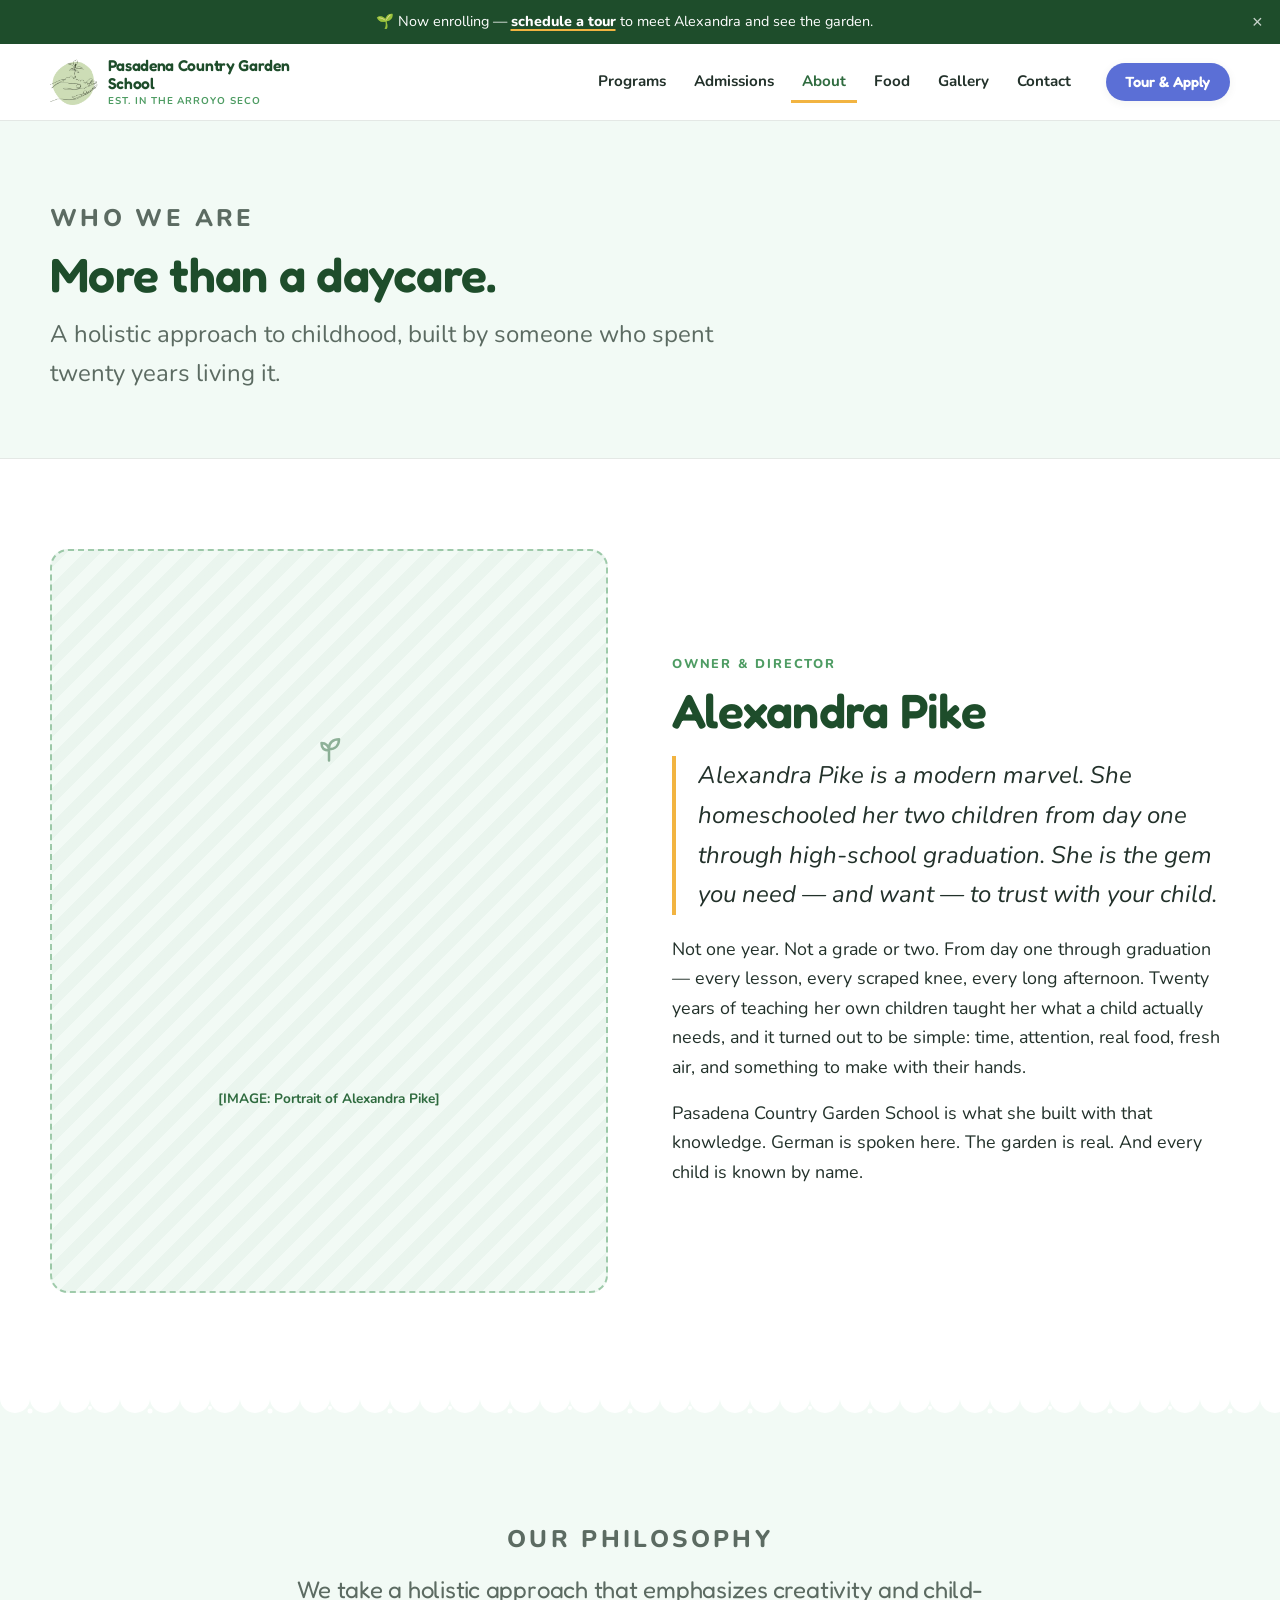
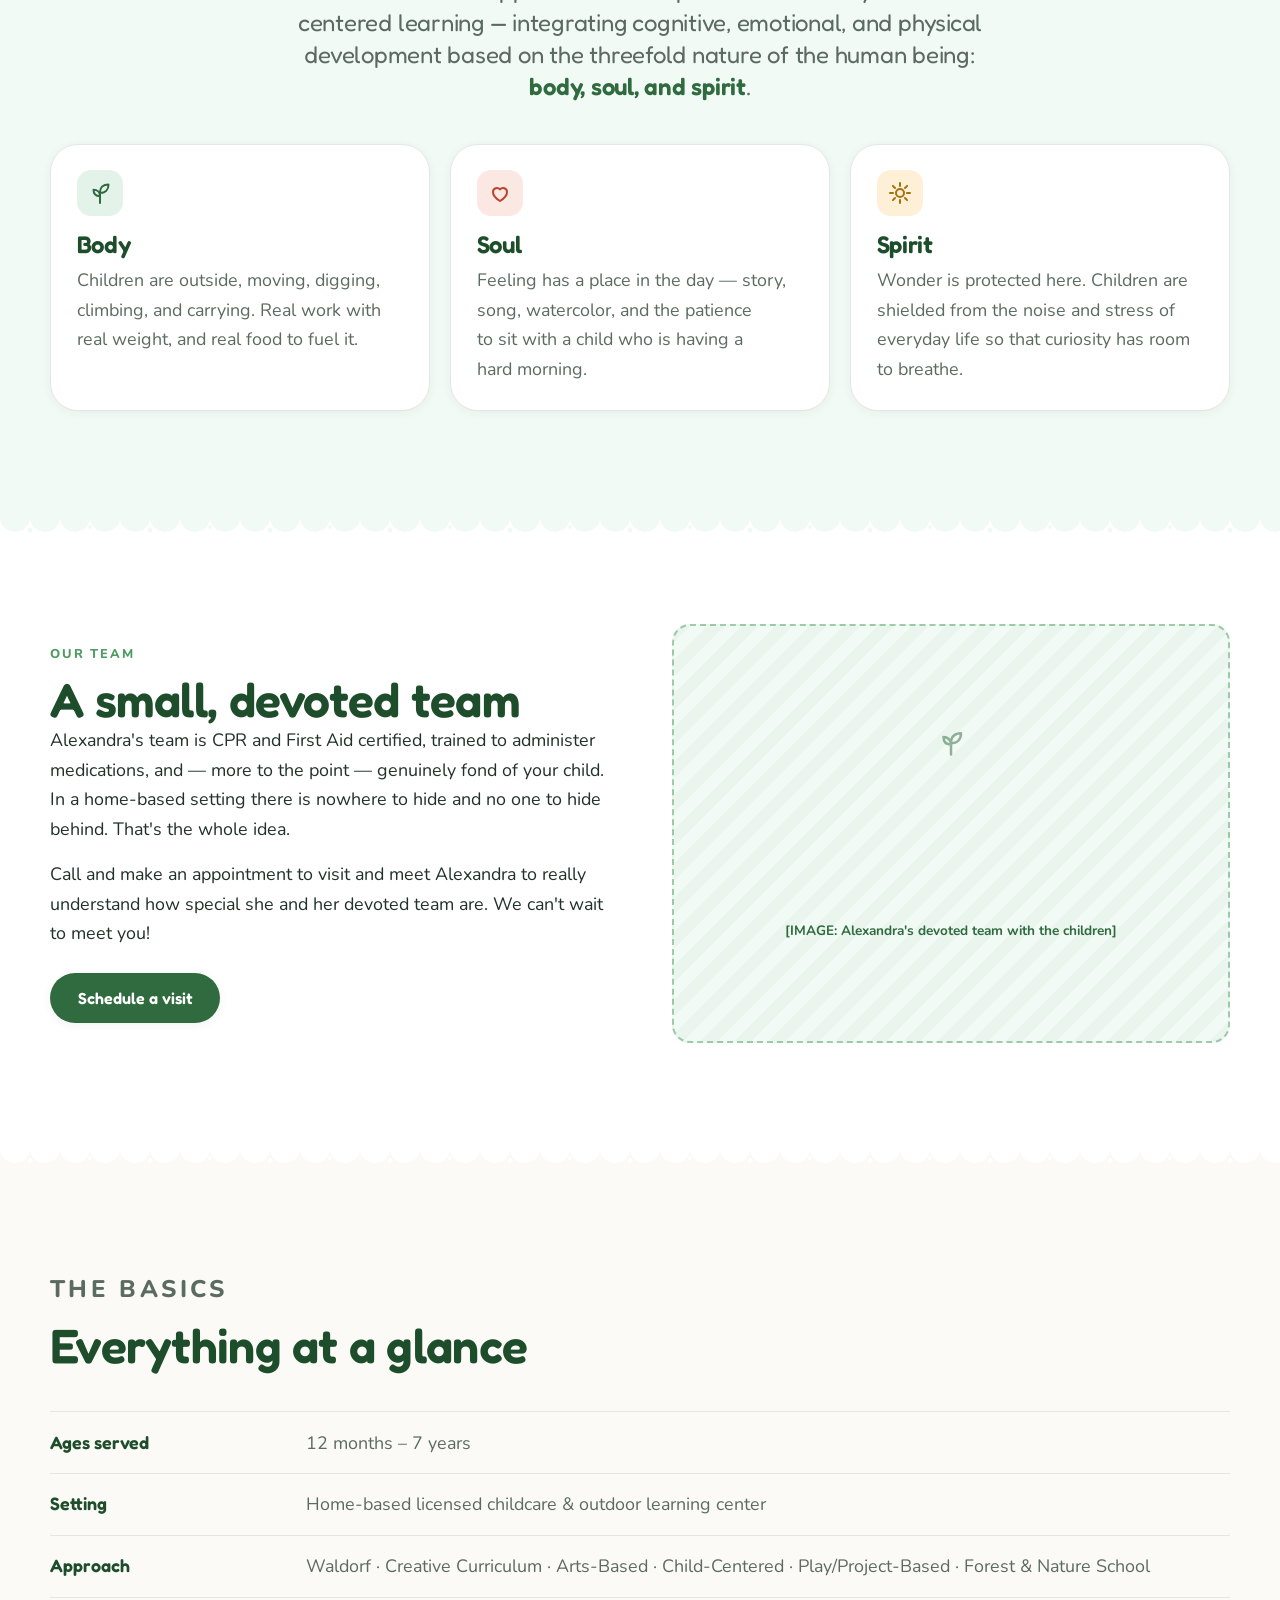
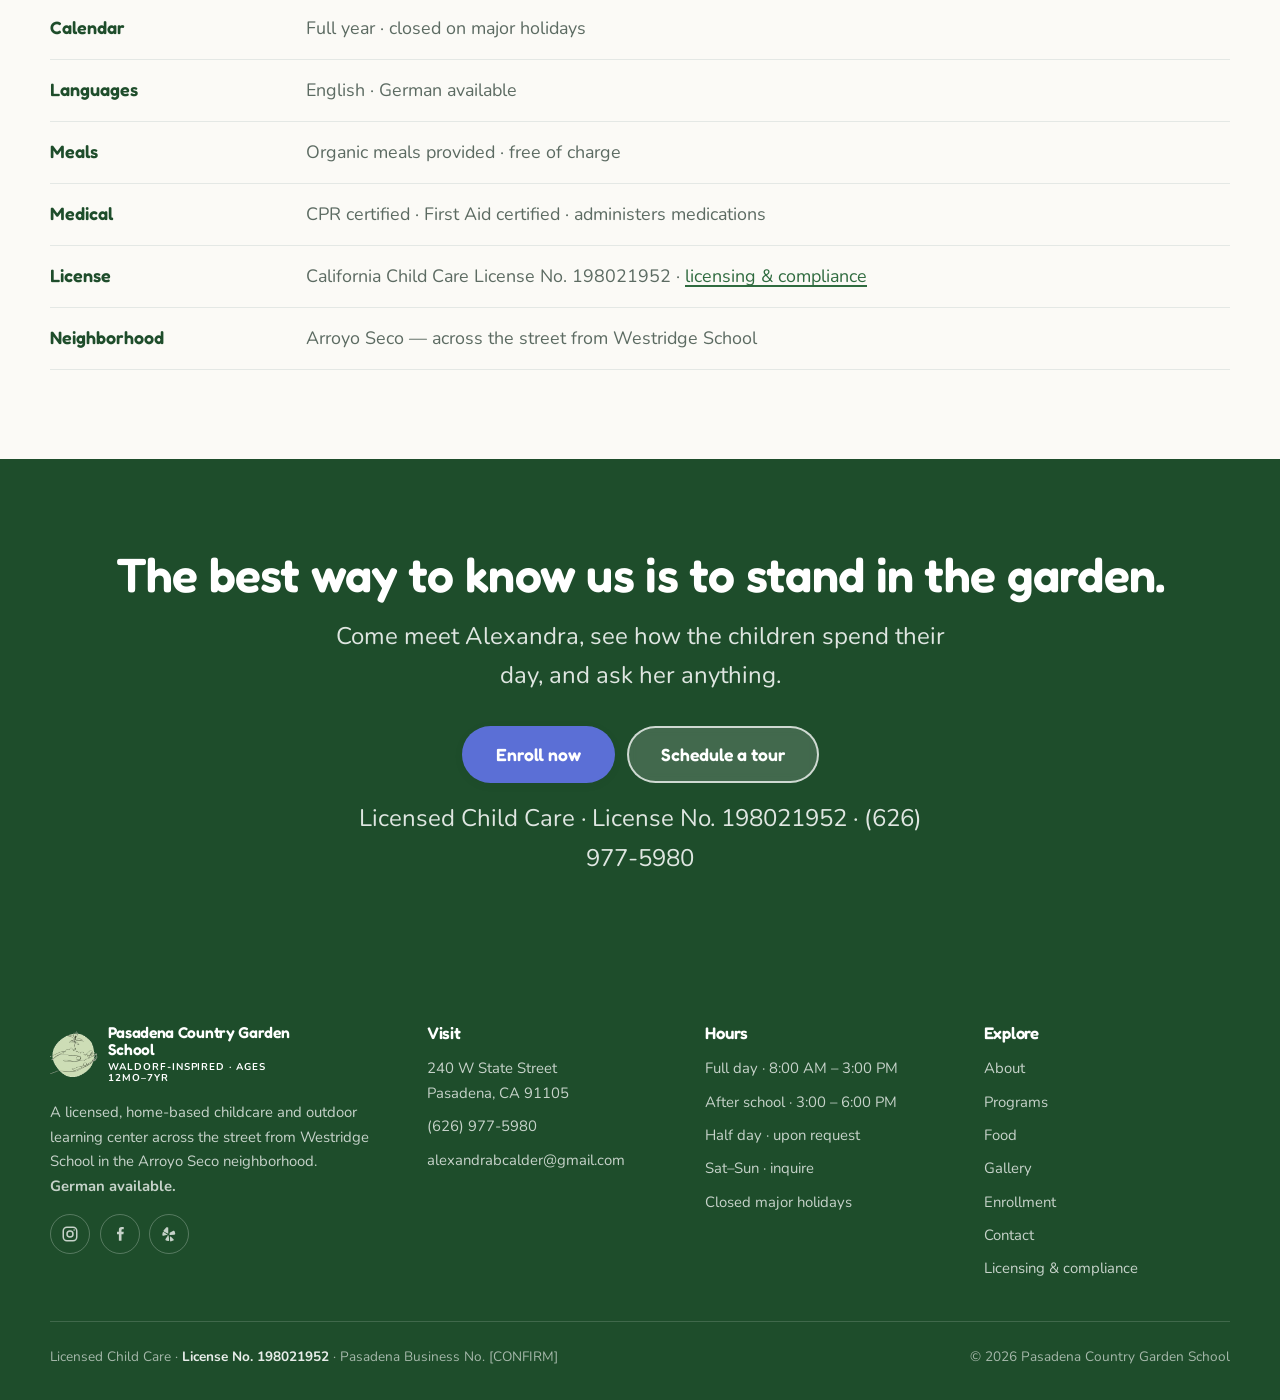
==== about.html @ 717cafc5 "Initial commit: Pasadena Country Garden School website (V3) Static multi-page site — no build step, " ====
<!DOCTYPE html>
<html lang="en">
<head>
<meta charset="utf-8">
<meta name="viewport" content="width=device-width, initial-scale=1">
<title>About Alexandra & Our Philosophy | Pasadena Country Garden School</title>
<meta name="description" content="Meet Alexandra Pike and learn the Waldorf-inspired philosophy behind Pasadena Country Garden School — holistic, child-centered learning for body, soul, and spirit.">
<link rel="canonical" href="https://pasadenacountrygardenschool.com/about.html">
<meta property="og:type" content="website">
<meta property="og:title" content="About Alexandra & Our Philosophy | Pasadena Country Garden School">
<meta property="og:description" content="Meet Alexandra Pike and learn the Waldorf-inspired philosophy behind Pasadena Country Garden School — holistic, child-centered learning for body, soul, and spirit.">
<meta property="og:image" content="https://pasadenacountrygardenschool.com/assets/img/og-card.jpg">
<meta name="theme-color" content="#2f6b3f">
<link rel="icon" href="assets/img/favicon-32.png" sizes="32x32">
<link rel="apple-touch-icon" href="assets/img/favicon-180.png">
<link rel="preconnect" href="https://fonts.googleapis.com">
<link rel="preconnect" href="https://fonts.gstatic.com" crossorigin>
<link href="https://fonts.googleapis.com/css2?family=Fredoka:wght@400;500;600&family=Nunito:ital,wght@0,400;0,700;0,800;1,400&display=swap" rel="stylesheet">
<link rel="stylesheet" href="assets/css/styles.css">
<!-- Scroll reveals are gated on this class, so content stays visible if JS never runs. -->
<script>document.documentElement.classList.add("js");</script>
</head>
<body>
<a class="skip-link" href="#main">Skip to content</a>

<!-- ═══ ANNOUNCEMENT BAR ═══════════════════════════════════════════════════
     EDIT ME: change the text below whenever you have news. When an Open House
     is scheduled, put the date here. Parents who dismiss it will see it again
     as soon as you change the wording.
     ════════════════════════════════════════════════════════════════════ -->
<div class="announce" data-announce>
  <div class="announce__inner">
    <p>🌱 Now enrolling — <a href="contact.html">schedule a tour</a><span class="u-sm-hide"> to meet Alexandra and see the garden</span>.</p>
    <button class="announce__close" data-announce-close aria-label="Dismiss announcement">&times;</button>
  </div>
</div>

<header class="header">
  <div class="wrap header__inner">
    <a class="logo" href="index.html" aria-label="Pasadena Country Garden School — home">
      <img class="logo__mark" src="assets/img/logo-mark.png" alt="" width="167" height="160">
      <span class="logo__text">Pasadena Country Garden School<span>Est. in the Arroyo Seco</span></span>
    </a>

    <button class="nav-toggle" data-nav-toggle aria-expanded="false" aria-controls="nav" aria-label="Open menu"><span></span></button>

    <nav class="nav" id="nav" data-nav aria-label="Main">
      <a href="programs.html">Programs</a>
      <a href="registration.html">Admissions</a>
      <a href="about.html" aria-current="page">About</a>
      <a href="food.html">Food</a>
      <a href="gallery.html">Gallery</a>
      <a href="contact.html">Contact</a>
      <a class="btn btn--primary btn--sm" href="https://schools.mybrightwheel.com/forms/53537db1-8987-4338-88eb-092476c12521/self-service" target="_blank" rel="noopener">Tour &amp; Apply</a>
    </nav>

    <a class="btn btn--primary btn--sm btn--nav" href="https://schools.mybrightwheel.com/forms/53537db1-8987-4338-88eb-092476c12521/self-service" target="_blank" rel="noopener">Tour &amp; Apply</a>
  </div>
</header>


<main id="main">

  <section class="pagehead">
    <div class="wrap">
      <p class="pagehead__eyebrow">Who we are</p>
      <h1>More than a daycare.</h1>
      <p>A holistic approach to childhood, built by someone who spent twenty years living it.</p>
    </div>
  </section>

  <section class="section">
    <div class="wrap">
      <div class="split">
        <div class="split__media" data-reveal>
          <!-- [IMAGE: Portrait of Alexandra Pike, 3:4] -->
          <div class="ph ph--3x4">[IMAGE: Portrait of Alexandra Pike]</div>
        </div>
        <div class="split__body" data-reveal>
          <p class="eyebrow">Owner &amp; Director</p>
          <h2>Alexandra Pike</h2>
          <blockquote class="pull" style="margin-top:1.25rem">Alexandra Pike is a modern marvel. She homeschooled her two children from day one through high-school graduation. She is the gem you need — and want — to trust with your child.</blockquote>
          <p style="margin-top:1.25rem">Not one year. Not a grade or two. From day one through graduation — every lesson, every scraped knee, every long afternoon. Twenty years of teaching her own children taught her what a child actually needs, and it turned out to be simple: time, attention, real food, fresh air, and something to make with their hands.</p>
          <p>Pasadena Country Garden School is what she built with that knowledge. German is spoken here. The garden is real. And every child is known by name.</p>
        </div>
      </div>
    </div>
  </section>

  <div class="gardenrow" style="--row-over: var(--white); --row-under: var(--green-050);" aria-hidden="true"></div>

  <section class="section section--tint">
    <div class="wrap">
      <div class="section__head section__head--center" data-reveal>
        <p class="eyebrow">Our philosophy</p>
        <p class="message">We take a holistic approach that emphasizes creativity and child-centered learning — integrating cognitive, emotional, and physical development based on the threefold nature of the human being: <strong>body, soul, and spirit</strong>.</p>
      </div>
      <div class="grid grid--3" data-reveal>
        <article class="card">
          <div class="card__icon"><svg viewBox="0 0 24 24" fill="none" stroke="currentColor" stroke-width="2" stroke-linecap="round" stroke-linejoin="round" aria-hidden="true"><path d="M12 22V11"/><path d="M12 11c0-4.4 3.2-7.5 8.5-7.5 0 5.3-3.2 8.5-8.5 8.5Z"/><path d="M12 15c0-3.6-2.6-6.2-6.5-6.2 0 4.1 2.6 6.4 6.5 6.4Z"/></svg></div>
          <h3>Body</h3>
          <p>Children are outside, moving, digging, climbing, and carrying. Real work with real weight, and real food to fuel it.</p>
        </article>
        <article class="card">
          <div class="card__icon card__icon--coral"><svg viewBox="0 0 24 24" fill="none" stroke="currentColor" stroke-width="2" stroke-linecap="round" stroke-linejoin="round" aria-hidden="true"><path d="M12 20s-7-4.2-7-9a4 4 0 0 1 7-2.6A4 4 0 0 1 19 11c0 4.8-7 9-7 9Z"/></svg></div>
          <h3>Soul</h3>
          <p>Feeling has a place in the day — story, song, watercolor, and the patience to sit with a child who is having a hard morning.</p>
        </article>
        <article class="card">
          <div class="card__icon card__icon--sun"><svg viewBox="0 0 24 24" fill="none" stroke="currentColor" stroke-width="2" stroke-linecap="round" stroke-linejoin="round" aria-hidden="true"><circle cx="12" cy="12" r="4"/><path d="M12 2v3M12 19v3M2 12h3M19 12h3M4.9 4.9 7 7M17 17l2.1 2.1M19.1 4.9 17 7M7 17l-2.1 2.1"/></svg></div>
          <h3>Spirit</h3>
          <p>Wonder is protected here. Children are shielded from the noise and stress of everyday life so that curiosity has room to breathe.</p>
        </article>
      </div>
    </div>
  </section>

  <div class="gardenrow" style="--row-over: var(--green-050); --row-under: var(--white);" aria-hidden="true"></div>

  <section class="section">
    <div class="wrap">
      <div class="split split--media-right">
        <div class="split__media" data-reveal>
          <!-- [IMAGE: The team with the children, or the garden classroom] -->
          <div class="ph ph--4x3">[IMAGE: Alexandra's devoted team with the children]</div>
        </div>
        <div class="split__body" data-reveal>
          <p class="eyebrow">Our team</p>
          <h2>A small, devoted team</h2>
          <p>Alexandra's team is CPR and First Aid certified, trained to administer medications, and — more to the point — genuinely fond of your child. In a home-based setting there is nowhere to hide and no one to hide behind. That's the whole idea.</p>
          <p>Call and make an appointment to visit and meet Alexandra to really understand how special she and her devoted team are. We can't wait to meet you!</p>
          <a class="btn btn--green" href="contact.html">Schedule a visit</a>
        </div>
      </div>
    </div>
  </section>

  <div class="gardenrow" style="--row-over: var(--white); --row-under: var(--cream);" aria-hidden="true"></div>

  <section class="section section--cream">
    <div class="wrap">
      <div class="section__head" data-reveal>
        <p class="eyebrow">The basics</p>
        <h2>Everything at a glance</h2>
      </div>
      <dl class="facts" data-reveal>
        <div class="facts__row"><dt>Ages served</dt><dd>12 months – 7 years</dd></div>
        <div class="facts__row"><dt>Setting</dt><dd>Home-based licensed childcare &amp; outdoor learning center</dd></div>
        <div class="facts__row"><dt>Approach</dt><dd>Waldorf · Creative Curriculum · Arts-Based · Child-Centered · Play/Project-Based · Forest &amp; Nature School</dd></div>
        <div class="facts__row"><dt>Calendar</dt><dd>Full year · closed on major holidays</dd></div>
        <div class="facts__row"><dt>Languages</dt><dd>English · German available</dd></div>
        <div class="facts__row"><dt>Meals</dt><dd>Organic meals provided · free of charge</dd></div>
        <div class="facts__row"><dt>Medical</dt><dd>CPR certified · First Aid certified · administers medications</dd></div>
        <div class="facts__row"><dt>License</dt><dd>California Child Care License No. 198021952 · <a href="licensing.html">licensing &amp; compliance</a></dd></div>
        <div class="facts__row"><dt>Neighborhood</dt><dd>Arroyo Seco — across the street from Westridge School</dd></div>
      </dl>
    </div>
  </section>

  <section class="ctaband">
    <div class="wrap">
      <h2>The best way to know us is to stand in the garden.</h2>
      <p>Come meet Alexandra, see how the children spend their day, and ask her anything.</p>
      <div class="ctaband__cta">
        <a class="btn btn--primary btn--lg" href="https://schools.mybrightwheel.com/forms/53537db1-8987-4338-88eb-092476c12521/self-service" target="_blank" rel="noopener">Enroll now</a>
        <a class="btn btn--ghost-light btn--lg" href="contact.html">Schedule a tour</a>
      </div>
      <p class="ctaband__note">Licensed Child Care · License No. 198021952 · (626) 977-5980</p>
    </div>
  </section>

</main>

<footer class="footer">
  <div class="wrap">
    <div class="footer__grid">
      <div>
        <div class="footer__logo">
          <img class="logo__mark" src="assets/img/logo-mark.png" alt="" width="167" height="160">
          <span class="logo__text">Pasadena Country Garden School<span>Waldorf-inspired · Ages 12mo–7yr</span></span>
        </div>
        <p>A licensed, home-based childcare and outdoor learning center across the street from Westridge School in the Arroyo Seco neighborhood. <strong>German available.</strong></p>
        <div class="footer__social">
          <!-- REPLACE href with the real profile URLs -->
          <a href="#" aria-label="Instagram"><svg viewBox="0 0 24 24" fill="none" stroke="currentColor" stroke-width="2" aria-hidden="true"><rect x="3" y="3" width="18" height="18" rx="5"/><circle cx="12" cy="12" r="4"/><circle cx="17.5" cy="6.5" r="1" fill="currentColor" stroke="none"/></svg></a>
          <a href="#" aria-label="Facebook"><svg viewBox="0 0 24 24" fill="currentColor" aria-hidden="true"><path d="M14 9V7c0-1 .3-1.5 1.5-1.5H17V2.5h-2.7C11.4 2.5 10.5 4 10.5 6.4V9H8v3.2h2.5V21H14v-8.8h2.6l.4-3.2H14Z"/></svg></a>
          <a href="#" aria-label="Yelp"><svg viewBox="0 0 24 24" fill="currentColor" aria-hidden="true"><path d="M11 3.5v8.2L5.4 8.9C4.6 8.5 4.5 7.6 5 7L8 3.5c.5-.6 1.4-.7 2.1-.4l.4.2c.3.1.5.2.5.2Zm2 6.9 4.8-2.6c.8-.4 1.6.1 1.8.9l.7 2.6c.2.8-.4 1.6-1.3 1.6l-5.4.3c-.9 0-1.4-1-.9-1.7l.3-1.1Zm-1.4 4.3.6 5.4c.1.9-.7 1.5-1.5 1.3l-2.6-.7c-.8-.2-1.2-1.2-.7-1.9l3-4.5c.5-.7 1.6-.5 1.7.4h-.5Zm2.9.9 3.5 3.3c.6.6.4 1.6-.4 1.9l-2.5 1c-.8.3-1.7-.3-1.7-1.2l-.2-4.3c0-.9 1-1.4 1.7-.9l-.4.2ZM9.6 12.9l-4.9 1.5c-.9.3-1.7-.5-1.6-1.4l.4-2.6c.1-.9 1.1-1.4 1.8-.9l4.5 3c.7.5.5 1.5-.2 1.4Z"/></svg></a>
        </div>
      </div>
      <div>
        <h3>Visit</h3>
        <ul>
          <li><a href="https://maps.google.com/?q=240+W+State+Street+Pasadena+CA+91105" target="_blank" rel="noopener">240 W State Street<br>Pasadena, CA 91105</a></li>
          <li><a href="tel:+16269775980">(626) 977-5980</a></li>
          <li><a href="mailto:alexandrabcalder@gmail.com">alexandrabcalder@gmail.com</a></li>
        </ul>
      </div>
      <div>
        <h3>Hours</h3>
        <ul>
          <li>Full day · 8:00 AM – 3:00 PM</li>
          <li>After school · 3:00 – 6:00 PM</li>
          <li>Half day · upon request</li>
          <li>Sat–Sun · inquire</li>
          <li>Closed major holidays</li>
        </ul>
      </div>
      <div>
        <h3>Explore</h3>
        <ul>
          <li><a href="about.html">About</a></li>
          <li><a href="programs.html">Programs</a></li>
          <li><a href="food.html">Food</a></li>
          <li><a href="gallery.html">Gallery</a></li>
          <li><a href="registration.html">Enrollment</a></li>
          <li><a href="contact.html">Contact</a></li>
          <li><a href="licensing.html">Licensing &amp; compliance</a></li>
        </ul>
      </div>
    </div>
    <div class="footer__license">
      <p>Licensed Child Care · <strong>License No. 198021952</strong> · Pasadena Business No. [CONFIRM]</p>
      <p>&copy; <span data-year>2026</span> Pasadena Country Garden School</p>
    </div>
  </div>
</footer>

<!-- Sticky mobile action bar -->
<div class="actionbar">
  <a class="btn btn--outline" href="tel:+16269775980">Call</a>
  <a class="btn btn--primary" href="https://schools.mybrightwheel.com/forms/53537db1-8987-4338-88eb-092476c12521/self-service" target="_blank" rel="noopener">Enroll now</a>
</div>


<!-- Sticky mobile action bar -->
<div class="actionbar">
  <a class="btn btn--outline" href="tel:+16269775980">Call</a>
  <a class="btn btn--primary" href="https://schools.mybrightwheel.com/forms/53537db1-8987-4338-88eb-092476c12521/self-service" target="_blank" rel="noopener">Enroll now</a>
</div>

<script src="assets/js/main.js" defer></script>
</body>
</html>
---- assets/css/styles.css ----
/* ==========================================================================
   Pasadena Country Garden School — styles.css
   Palette: garden green (brand) · periwinkle (primary CTA) · mint (enroll strip)
   Type:    Fredoka (display) · Nunito (body)
   ========================================================================== */

/* --- Tokens --------------------------------------------------------------- */
:root {
  /* Color */
  --green-900: #1e4d2b;
  --green-700: #2f6b3f;   /* brand */
  --green-500: #4e9c63;
  --green-100: #e4f3ea;   /* mint */
  --green-050: #f2faf5;

  --peri-700: #4557b8;
  --peri-600: #5b6fd6;    /* primary CTA */
  --peri-100: #eceffc;

  --sun: #f2b441;
  --coral: #e8735a;

  --ink: #22312a;
  --muted: #5c6b62;
  --line: #e4e8e5;
  --white: #ffffff;
  --cream: #fbfaf6;

  /* Type */
  --display: "Fredoka", "Baloo 2", system-ui, sans-serif;
  --body: "Nunito", system-ui, -apple-system, "Segoe UI", sans-serif;

  --step--1: clamp(0.83rem, 0.8rem + 0.15vw, 0.9rem);
  --step-0:  clamp(1rem, 0.96rem + 0.2vw, 1.12rem);
  --step-1:  clamp(1.2rem, 1.1rem + 0.5vw, 1.5rem);
  --step-2:  clamp(1.5rem, 1.3rem + 1vw, 2.1rem);
  --step-3:  clamp(1.9rem, 1.5rem + 2vw, 3rem);
  --step-4:  clamp(2.3rem, 1.6rem + 3.4vw, 4.4rem);

  /* Space & shape */
  --gap: 1.25rem;
  --pad-section: clamp(3.5rem, 7vw, 6rem);
  --wrap: 1180px;
  --r-sm: 10px;
  --r-md: 18px;
  --r-lg: 28px;
  --shadow-1: 0 2px 10px rgba(34, 49, 42, 0.06);
  --shadow-2: 0 12px 30px rgba(34, 49, 42, 0.1);

  --header-h: 76px;
}

/* --- Reset ---------------------------------------------------------------- */
*, *::before, *::after { box-sizing: border-box; }
* { margin: 0; }

html { scroll-behavior: smooth; scroll-padding-top: calc(var(--header-h) + 1rem); }

body {
  font-family: var(--body);
  font-size: var(--step-0);
  line-height: 1.65;
  color: var(--ink);
  background: var(--white);
  -webkit-font-smoothing: antialiased;
  /* room for the sticky mobile action bar */
  padding-bottom: env(safe-area-inset-bottom);
}

img, svg { display: block; max-width: 100%; }
a { color: var(--green-700); text-decoration-thickness: 2px; text-underline-offset: 3px; }
ul, ol { padding-left: 1.15rem; }
li + li { margin-top: 0.4rem; }

h1, h2, h3, h4 {
  font-family: var(--display);
  font-weight: 600;
  line-height: 1.08;
  letter-spacing: -0.015em;
  color: var(--green-900);
  text-wrap: balance;
}
h1 { font-size: var(--step-4); }
h2 { font-size: var(--step-3); }
h3 { font-size: var(--step-1); }
p { text-wrap: pretty; }

:focus-visible {
  outline: 3px solid var(--peri-600);
  outline-offset: 3px;
  border-radius: 4px;
}

.skip-link {
  position: absolute;
  left: 1rem;
  top: -100px;
  z-index: 200;
  background: var(--peri-600);
  color: #fff;
  padding: 0.7rem 1.1rem;
  border-radius: 0 0 var(--r-sm) var(--r-sm);
  font-weight: 700;
  transition: top 0.15s;
}
.skip-link:focus { top: 0; }

.wrap { width: min(100% - 2.5rem, var(--wrap)); margin-inline: auto; }
.sr-only {
  position: absolute; width: 1px; height: 1px; overflow: hidden;
  clip: rect(0 0 0 0); clip-path: inset(50%); white-space: nowrap;
}
/* Trims the tail off announcement copy on phones, where the announce bar and
   the enrolling strip otherwise burn ~135px saying "now enrolling" twice. */
@media (max-width: 560px) { .u-sm-hide { display: none; } }

/* --- Buttons -------------------------------------------------------------- */
.btn {
  display: inline-flex;
  align-items: center;
  justify-content: center;
  gap: 0.5rem;
  font-family: var(--display);
  font-weight: 600;
  font-size: 1rem;
  line-height: 1;
  padding: 0.95rem 1.6rem;
  border: 2px solid transparent;
  border-radius: 999px;
  text-decoration: none;
  cursor: pointer;
  transition: transform 0.15s ease, background-color 0.15s ease, box-shadow 0.15s ease;
}
.btn:hover { transform: translateY(-2px); }

.btn--primary { background: var(--peri-600); color: #fff; box-shadow: var(--shadow-1); }
.btn--primary:hover { background: var(--peri-700); box-shadow: var(--shadow-2); }

.btn--green { background: var(--green-700); color: #fff; box-shadow: var(--shadow-1); }
.btn--green:hover { background: var(--green-900); box-shadow: var(--shadow-2); }

.btn--outline { background: transparent; color: var(--green-900); border-color: var(--green-700); }
.btn--outline:hover { background: var(--green-050); }

.btn--ghost-light { background: rgba(255, 255, 255, 0.16); color: #fff; border-color: rgba(255, 255, 255, 0.75); backdrop-filter: blur(4px); }
.btn--ghost-light:hover { background: rgba(255, 255, 255, 0.28); }

.btn--sm { padding: 0.6rem 1.1rem; font-size: 0.92rem; }
.btn--lg { padding: 1.1rem 2rem; font-size: 1.1rem; }

/* --- Announcement bar (editable, dismissible) ----------------------------- */
.announce {
  background: var(--green-900);
  color: #fff;
  font-size: var(--step--1);
}
.announce[hidden] { display: none; }
.announce__inner {
  display: flex;
  align-items: center;
  justify-content: center;
  gap: 0.85rem;
  padding: 0.6rem 3rem 0.6rem 1rem;
  position: relative;
  text-align: center;
  min-height: 44px;
}
.announce p { margin: 0; }
.announce a { color: #fff; font-weight: 800; text-decoration-color: var(--sun); }
.announce a:hover { color: var(--sun); }
.announce__close {
  position: absolute;
  right: 0.35rem;
  top: 50%;
  transform: translateY(-50%);
  width: 34px; height: 34px;
  display: grid; place-items: center;
  background: none; border: 0; color: #fff;
  font-size: 1.15rem; line-height: 1; cursor: pointer;
  border-radius: 50%; opacity: 0.75;
}
.announce__close:hover { opacity: 1; background: rgba(255, 255, 255, 0.14); }

/* --- Header --------------------------------------------------------------- */
.header {
  position: sticky;
  top: 0;
  z-index: 100;
  background: rgba(255, 255, 255, 0.96);
  backdrop-filter: blur(10px);
  border-bottom: 1px solid var(--line);
}
.header__inner {
  display: flex;
  align-items: center;
  gap: 1rem;
  min-height: var(--header-h);
}
.logo {
  display: flex;
  align-items: center;
  gap: 0.6rem;
  text-decoration: none;
  margin-right: auto;
  flex-shrink: 0;
}
/* The real logo emblem (hand + seedling on a sage disc). It's slightly wider
   than tall, so height drives the size and width follows the art. */
.logo__mark { height: 46px; width: auto; flex-shrink: 0; }
.logo__text {
  font-family: var(--display);
  font-weight: 600;
  font-size: 0.98rem;
  line-height: 1.12;
  color: var(--green-900);
  letter-spacing: -0.02em;
  max-width: 21ch; /* two tidy lines, never four */
}
.logo__text span { display: block; font-size: 0.62rem; font-weight: 700; letter-spacing: 0.1em; text-transform: uppercase; color: var(--green-500); font-family: var(--body); margin-top: 3px; }
@media (max-width: 420px) {
  .logo__mark { height: 36px; }
  .logo__text { font-size: 0.86rem; max-width: 15ch; }
  .logo__text span { display: none; }
}

.nav { display: flex; align-items: center; gap: 0.35rem; }
/* The nav carries its own Tour & Apply for the mobile drawer; on desktop the
   header's standalone button is the one that shows. Exactly one, always. */
.nav > .btn { display: none; }
/* :not(.btn) throughout — the nav's Tour & Apply is a button, not a nav link,
   and these rules would otherwise out-specify .btn and flatten it. */
.nav a:not(.btn) {
  font-weight: 700;
  font-size: 0.95rem;
  color: var(--ink);
  text-decoration: none;
  padding: 0.5rem 0.7rem;
  border-radius: var(--r-sm);
}
.nav a:not(.btn):hover { background: var(--green-050); color: var(--green-900); }
.nav a:not(.btn)[aria-current="page"] { color: var(--green-700); box-shadow: inset 0 -3px 0 var(--sun); border-radius: 0; }

.header .btn { margin-left: 0.5rem; }

.nav-toggle {
  display: none;
  width: 44px; height: 44px;
  background: none;
  border: 2px solid var(--line);
  border-radius: var(--r-sm);
  cursor: pointer;
  padding: 0;
  place-items: center;
}
.nav-toggle span, .nav-toggle span::before, .nav-toggle span::after {
  content: "";
  display: block;
  width: 20px; height: 2.5px;
  background: var(--green-900);
  border-radius: 2px;
  transition: transform 0.2s ease, opacity 0.2s ease;
}
.nav-toggle span::before { transform: translateY(-6px); }
.nav-toggle span::after { transform: translateY(6px); }
.nav-toggle[aria-expanded="true"] span { background: transparent; }
.nav-toggle[aria-expanded="true"] span::before { transform: rotate(45deg); }
.nav-toggle[aria-expanded="true"] span::after { transform: rotate(-45deg); }

@media (max-width: 940px) {
  .nav-toggle { display: grid; }
  /* Anchored to the header, not the viewport: .header sets backdrop-filter,
     which makes it the containing block for fixed children — so the drawer is
     positioned absolutely and simply hangs off the header's bottom edge. */
  .nav {
    position: absolute;
    top: 100%;
    left: 0;
    right: 0;
    max-height: calc(100vh - var(--header-h));
    max-height: calc(100dvh - var(--header-h));
    flex-direction: column;
    align-items: stretch;
    gap: 0;
    background: #fff;
    border-top: 1px solid var(--line);
    box-shadow: var(--shadow-2);
    padding: 1rem 1.25rem 2rem;
    overflow-y: auto;
    /* Drops down in place rather than sliding in from the right: a drawer
       parked at translateX(100%) still counts toward scrollable overflow and
       makes the whole page scroll sideways on a phone. */
    visibility: hidden;
    opacity: 0;
    transform: translateY(-10px);
    transition: opacity 0.22s ease, transform 0.22s ease, visibility 0.22s;
  }
  .nav[data-open="true"] { visibility: visible; opacity: 1; transform: translateY(0); }
  .nav a:not(.btn) { padding: 0.9rem 0.5rem; font-size: 1.05rem; border-bottom: 1px solid var(--line); border-radius: 0; }
  .nav a:not(.btn)[aria-current="page"] { box-shadow: none; color: var(--green-700); }
  .nav > .btn { display: inline-flex; margin: 1.25rem 0 0; border-bottom: 0; }
  .header__inner > .btn--nav { display: none; }
}

/* --- Mint "now enrolling" strip ------------------------------------------- */
.strip {
  background: var(--green-100);
  color: var(--green-900);
  text-align: center;
  padding: 0.85rem 1rem;
  font-weight: 700;
  font-size: var(--step--1);
}
.strip a { color: var(--green-900); text-decoration-color: var(--green-500); }
.strip a:hover { color: var(--green-700); }

/* --- Hero (split: message left, photo right) ------------------------------
   A portrait photo can't carry a full-bleed band — cropping it to a wide strip
   throws away the composition. So the hero gives it a column of its own and
   shows it whole. Light ground, dark type: the photo supplies the colour.    */
.hero {
  position: relative;
  background: var(--green-050);
  overflow: hidden;
}
.hero__inner {
  display: grid;
  grid-template-columns: 1.2fr 0.8fr;
  gap: clamp(2rem, 4vw, 3.5rem);
  align-items: center;
  padding-block: clamp(2.5rem, 5vw, 4.5rem);
}
.hero__body { max-width: 34rem; }
/* Slightly under --step-4: at full size the headline broke to four ragged
   lines in this narrower column. */
.hero h1 { color: var(--green-900); font-size: clamp(2rem, 1.4rem + 2.5vw, 3.4rem); }
.hero__sub {
  font-size: var(--step-1);
  margin-top: 1rem;
  color: var(--muted);
  max-width: 34rem;
}

/* The photo is 480px on its long edge — all we have. Capping the frame near
   that width keeps it at roughly 1:1 instead of visibly upscaling it. */
.hero__figure {
  justify-self: center;
  width: 100%;
  max-width: 430px;
}
.hero__figure img {
  width: 100%;
  height: auto;
  border-radius: var(--r-lg);
  box-shadow: var(--shadow-2);
  background: var(--green-100);
}
.hero__figcaption {
  margin-top: 0.75rem;
  font-size: 0.82rem;
  color: var(--muted);
  text-align: center;
}

@media (max-width: 860px) {
  /* Photo first — children at the top of the page is the brief's whole point —
     but capped so both CTAs still clear the fold on a phone. */
  .hero__inner { grid-template-columns: 1fr; gap: 1.5rem; }
  .hero__figure { order: -1; max-width: min(280px, 68vw); }
  .hero__body { max-width: none; }
}
.hero__cta { display: flex; flex-wrap: wrap; gap: 0.75rem; margin-top: 1.75rem; }
.hero__eyebrow {
  display: inline-flex;
  align-items: center;
  gap: 0.5rem;
  background: var(--sun);
  color: #4a3308;
  font-family: var(--display);
  font-weight: 600;
  font-size: 0.85rem;
  padding: 0.4rem 0.9rem;
  border-radius: 999px;
  margin-bottom: 1rem;
}

/* On a phone both CTAs must still land above the fold — that's the whole job
   of this hero. Tighten the type and let the two buttons sit side by side. */
@media (max-width: 560px) {
  .hero__inner { padding-block: 1.75rem 2rem; }
  .hero h1 { font-size: clamp(1.9rem, 8vw, 2.4rem); }
  .hero__sub { font-size: 1rem; margin-top: 0.7rem; line-height: 1.5; }
  .hero__eyebrow { font-size: 0.76rem; margin-bottom: 0.75rem; }
  .hero__cta { margin-top: 1.2rem; gap: 0.6rem; }
  .hero__cta .btn { flex: 1 1 auto; padding: 0.9rem 1rem; font-size: 1rem; }
  /* Sized so the photo leads AND both CTAs still clear an 844px fold. */
  .hero__figure { max-width: min(200px, 54vw); }
  .hero__inner { gap: 1.25rem; }
}

/* Page hero (interior pages) */
.pagehead {
  background: var(--green-050);
  border-bottom: 1px solid var(--line);
  padding-block: clamp(2.5rem, 5vw, 4rem);
}
.pagehead__eyebrow {
  font-family: var(--body);
  font-weight: 800;
  font-size: 0.8rem;
  letter-spacing: 0.14em;
  text-transform: uppercase;
  color: var(--green-500);
  margin-bottom: 0.6rem;
}
.pagehead h1 { font-size: var(--step-3); }
.pagehead p { margin-top: 0.9rem; max-width: 46rem; font-size: var(--step-1); color: var(--muted); }

/* --- Sections ------------------------------------------------------------- */
.section { padding-block: var(--pad-section); }
.section--tint { background: var(--green-050); }
.section--cream { background: var(--cream); }
.section--green { background: var(--green-900); color: rgba(255, 255, 255, 0.9); }
.section--green h2, .section--green h3 { color: #fff; }

.section__head { max-width: 44rem; margin-bottom: 2.5rem; }
.section__head--center { margin-inline: auto; text-align: center; }
.section__head p { margin-top: 0.9rem; font-size: var(--step-1); color: var(--muted); }
.section--green .section__head p { color: rgba(255, 255, 255, 0.82); }

.eyebrow {
  font-weight: 800;
  font-size: 0.8rem;
  letter-spacing: 0.14em;
  text-transform: uppercase;
  color: var(--green-500);
  margin-bottom: 0.6rem;
}

/* --- Signature: hand-drawn garden-row divider ----------------------------- */
/* A scalloped soil edge with seeds dropping into the section below — the
   handcrafted Waldorf touch that separates major bands. The shape is a
   *tiled* mask (never stretched, so the seeds stay round at any width).
   Set the two colors per instance:
     --row-over  = background of the section ABOVE
     --row-under = background of the section BELOW
   Decorative only; always mark it aria-hidden.                              */
.gardenrow {
  position: relative;
  width: 100%;
  height: 34px;
  background: var(--row-under, var(--white));
  --row-tile: url("data:image/svg+xml,%3Csvg xmlns='http://www.w3.org/2000/svg' viewBox='0 0 120 34'%3E%3Cpath d='M0 0H120V16a15 15 0 0 1-30 0 15 15 0 0 1-30 0 15 15 0 0 1-30 0 15 15 0 0 1-30 0Z'/%3E%3Ccircle cx='30' cy='29' r='2.5'/%3E%3Ccircle cx='90' cy='26' r='2'/%3E%3C/svg%3E");
}
.gardenrow::before {
  content: "";
  position: absolute;
  inset: 0;
  background: var(--row-over, var(--green-050));
  -webkit-mask: var(--row-tile) repeat-x top left / 120px 34px;
  mask: var(--row-tile) repeat-x top left / 120px 34px;
}

/* --- Image placeholders (swap for <img> when photos arrive) ---------------- */
.ph {
  position: relative;
  display: grid;
  place-items: center;
  text-align: center;
  padding: 1.5rem;
  background:
    repeating-linear-gradient(135deg, rgba(78, 156, 99, 0.05) 0 12px, transparent 12px 24px),
    var(--green-050);
  border: 2px dashed rgba(78, 156, 99, 0.5);
  border-radius: var(--r-md);
  color: var(--green-700);
  font-size: 0.85rem;
  font-weight: 700;
  line-height: 1.4;
  overflow: hidden;
}
.ph::before {
  content: "";
  width: 30px; height: 30px;
  margin-bottom: 0.6rem;
  background: currentColor;
  opacity: 0.5;
  -webkit-mask: var(--leaf) center / contain no-repeat;
  mask: var(--leaf) center / contain no-repeat;
}
.ph--hero {
  height: 100%;
  border: 0;
  border-radius: 0;
  background: linear-gradient(160deg, var(--green-700), var(--green-900));
  color: rgba(255, 255, 255, 0.8);
}
.ph--hero::before { opacity: 0.35; }
/* Real photos, once they replace a .ph placeholder. Same rounding and shadow
   the placeholders had, so swapping one for the other changes nothing else.
   Keep the img's width/height attributes — they reserve the space and stop
   the page jumping as photos load. */
.photo {
  display: block;
  width: 100%;
  height: auto;
  border-radius: var(--r-md);
  box-shadow: var(--shadow-1);
  background: var(--green-050);
}

.ph--4x3 { aspect-ratio: 4 / 3; }
.ph--1x1 { aspect-ratio: 1 / 1; }
.ph--3x4 { aspect-ratio: 3 / 4; }
.ph--16x9 { aspect-ratio: 16 / 9; }

:root {
  --leaf: url("data:image/svg+xml,%3Csvg xmlns='http://www.w3.org/2000/svg' viewBox='0 0 24 24'%3E%3Cpath d='M12 22V12M12 12c0-4 3-7 8-7 0 5-3 8-8 8Zm0 2c0-3.5-2.5-6-6-6 0 4 2.5 6 6 6Z' fill='none' stroke='%23000' stroke-width='2' stroke-linecap='round' stroke-linejoin='round'/%3E%3C/svg%3E");
}

/* --- Cards & grids -------------------------------------------------------- */
.grid { display: grid; gap: var(--gap); }
.grid--2 { grid-template-columns: repeat(auto-fit, minmax(280px, 1fr)); }
.grid--3 { grid-template-columns: repeat(auto-fit, minmax(260px, 1fr)); }
.grid--4 { grid-template-columns: repeat(auto-fit, minmax(210px, 1fr)); }

.card {
  background: #fff;
  border: 1px solid var(--line);
  border-radius: var(--r-lg);
  padding: 1.6rem;
  box-shadow: var(--shadow-1);
  transition: transform 0.2s ease, box-shadow 0.2s ease;
}
.card--lift:hover { transform: translateY(-4px); box-shadow: var(--shadow-2); }
.card h3 { margin-bottom: 0.5rem; }
.card p { color: var(--muted); }
.card__icon {
  width: 46px; height: 46px;
  display: grid; place-items: center;
  border-radius: 14px;
  background: var(--green-100);
  color: var(--green-700);
  margin-bottom: 1rem;
}
.card__icon svg { width: 24px; height: 24px; }
.card__icon--sun { background: #fdf0d6; color: #a3720c; }
.card__icon--coral { background: #fce8e3; color: #b8452c; }
.card__icon--peri { background: var(--peri-100); color: var(--peri-700); }

.card--photo { padding: 0; overflow: hidden; }
.card--photo .ph { border: 0; border-radius: 0; }
.card--photo__body { padding: 1.4rem 1.5rem 1.6rem; }

/* Split media + text */
.split {
  display: grid;
  gap: clamp(2rem, 5vw, 4rem);
  align-items: center;
  grid-template-columns: repeat(auto-fit, minmax(300px, 1fr));
}
.split--media-right .split__media { order: 2; }
@media (max-width: 700px) { .split--media-right .split__media { order: 0; } }
.split__body p + p { margin-top: 1rem; }
.split__body > .btn { margin-top: 1.5rem; }

/* Quote / message block */
.message {
  font-family: var(--display);
  font-weight: 400;
  font-size: var(--step-2);
  line-height: 1.35;
  color: var(--green-900);
  letter-spacing: -0.01em;
}
.message strong { font-weight: 600; color: var(--green-700); }

blockquote.pull {
  border-left: 4px solid var(--sun);
  padding-left: 1.4rem;
  font-size: var(--step-1);
  font-style: italic;
  color: var(--ink);
}

/* Trust badges */
.trust { display: flex; flex-wrap: wrap; gap: 0.6rem; }
.badge {
  display: inline-flex;
  align-items: center;
  gap: 0.45rem;
  background: #fff;
  border: 1px solid var(--line);
  border-radius: 999px;
  padding: 0.5rem 1rem;
  font-weight: 700;
  font-size: 0.88rem;
  color: var(--green-900);
  box-shadow: var(--shadow-1);
}
.badge svg { width: 17px; height: 17px; color: var(--green-500); flex-shrink: 0; }

/* Facts list (definition rows) */
.facts { display: grid; gap: 0; }
.facts__row {
  display: grid;
  grid-template-columns: minmax(9rem, 15rem) 1fr;
  gap: 1rem;
  padding: 0.95rem 0;
  border-bottom: 1px solid var(--line);
  align-items: baseline;
}
.facts__row:first-child { border-top: 1px solid var(--line); }
.facts dt { font-family: var(--display); font-weight: 600; color: var(--green-900); }
.facts dd { margin: 0; color: var(--muted); }
@media (max-width: 560px) { .facts__row { grid-template-columns: 1fr; gap: 0.15rem; } }

/* Steps (real sequence — numbering earns its place here) */
.steps { counter-reset: step; display: grid; gap: 1rem; }
.step {
  counter-increment: step;
  display: grid;
  grid-template-columns: 56px 1fr;
  gap: 1.25rem;
  align-items: start;
  background: #fff;
  border: 1px solid var(--line);
  border-radius: var(--r-lg);
  padding: 1.5rem;
  box-shadow: var(--shadow-1);
}
.step::before {
  content: counter(step);
  display: grid;
  place-items: center;
  width: 56px; height: 56px;
  border-radius: 50%;
  background: var(--green-100);
  color: var(--green-700);
  font-family: var(--display);
  font-weight: 600;
  font-size: 1.5rem;
}
.step h3 { margin-bottom: 0.35rem; }
.step p { color: var(--muted); }
.step .btn { margin-top: 1rem; }

/* Reviews */
.review {
  background: #fff;
  border: 1px solid var(--line);
  border-radius: var(--r-lg);
  padding: 1.75rem;
  box-shadow: var(--shadow-1);
  display: flex;
  flex-direction: column;
  gap: 0.9rem;
}
.review__stars { color: var(--sun); letter-spacing: 2px; font-size: 1.05rem; }
.review p { font-size: 1.02rem; }
.review cite { font-style: normal; font-weight: 800; color: var(--green-900); font-size: 0.9rem; margin-top: auto; }

/* CTA band */
.ctaband { background: var(--green-900); color: #fff; text-align: center; padding-block: var(--pad-section); }
.ctaband h2 { color: #fff; }
.ctaband p { margin: 1rem auto 0; max-width: 40rem; color: rgba(255, 255, 255, 0.86); font-size: var(--step-1); }
.ctaband__cta { display: flex; flex-wrap: wrap; gap: 0.75rem; justify-content: center; margin-top: 1.9rem; }
.ctaband__note { margin-top: 1.5rem; font-size: var(--step--1); color: rgba(255, 255, 255, 0.65); }

/* Gallery */
.gallery { display: grid; grid-template-columns: repeat(auto-fill, minmax(230px, 1fr)); gap: 0.9rem; }
.gallery__item {
  border: 0;
  padding: 0;
  background: none;
  border-radius: var(--r-md);
  overflow: hidden;
  cursor: pointer;
  transition: transform 0.2s ease, box-shadow 0.2s ease;
}
.gallery__item:hover { transform: translateY(-3px); box-shadow: var(--shadow-2); }
.gallery__item .ph { border-radius: var(--r-md); }
.gallery__item:nth-child(4n + 1) .ph { aspect-ratio: 4 / 5; }

/* Lightbox */
/* A closed <dialog> must stay display:none — that's the UA rule, and styling
   the bare .lightbox selector would override it and paint the overlay over
   the page. Only the [open] state gets a display value. */
.lightbox {
  position: fixed;
  inset: 0;
  z-index: 200;
  place-items: center;
  padding: 1.5rem;
  max-width: 100%;
  max-height: 100%;
  width: 100%;
  height: 100%;
  background: rgba(20, 45, 28, 0.9);
  backdrop-filter: blur(6px);
  border: 0;
}
.lightbox::backdrop { background: rgba(20, 45, 28, 0.9); }
.lightbox[open] { display: grid; }
.lightbox__body { max-width: min(900px, 92vw); width: 100%; }
.lightbox__body .ph { aspect-ratio: 4 / 3; background: rgba(255, 255, 255, 0.06); color: #fff; border-color: rgba(255, 255, 255, 0.4); }
.lightbox__caption { color: #fff; text-align: center; margin-top: 1rem; font-weight: 700; }
.lightbox__close {
  position: absolute;
  top: 1rem; right: 1rem;
  width: 46px; height: 46px;
  border-radius: 50%;
  border: 2px solid rgba(255, 255, 255, 0.5);
  background: rgba(255, 255, 255, 0.1);
  color: #fff;
  font-size: 1.4rem;
  cursor: pointer;
}
.lightbox__close:hover { background: rgba(255, 255, 255, 0.24); }

/* Forms */
.form { display: grid; gap: 1.1rem; }
.field { display: grid; gap: 0.4rem; }
.field label { font-weight: 800; font-size: 0.92rem; color: var(--green-900); }
.field input, .field select, .field textarea {
  font: inherit;
  font-size: 1rem;
  padding: 0.8rem 1rem;
  border: 2px solid var(--line);
  border-radius: var(--r-sm);
  background: #fff;
  color: var(--ink);
  width: 100%;
}
.field input:focus, .field select:focus, .field textarea:focus { border-color: var(--peri-600); outline: none; }
.field textarea { min-height: 130px; resize: vertical; }
.field__hint { font-size: 0.82rem; color: var(--muted); }
.form__note { font-size: 0.85rem; color: var(--muted); }

/* Callout */
.callout {
  background: var(--peri-100);
  border: 1px solid rgba(91, 111, 214, 0.28);
  border-left: 5px solid var(--peri-600);
  border-radius: var(--r-md);
  padding: 1.4rem 1.6rem;
}
.callout h3 { color: var(--peri-700); margin-bottom: 0.4rem; }
.callout p + p { margin-top: 0.7rem; }
.callout--sun { background: #fdf6e6; border-color: rgba(242, 180, 65, 0.4); border-left-color: var(--sun); }
.callout--sun h3 { color: #8a5f07; }

/* Contact info list */
.infolist { display: grid; gap: 1.1rem; list-style: none; padding: 0; }
.infolist li { display: grid; grid-template-columns: 40px 1fr; gap: 0.9rem; align-items: start; margin: 0; }
.infolist svg { width: 22px; height: 22px; color: var(--green-700); margin-top: 4px; }
.infolist strong { display: block; font-family: var(--display); font-weight: 600; color: var(--green-900); }
.infolist a { font-weight: 700; }

.map {
  border: 0;
  width: 100%;
  aspect-ratio: 16 / 10;
  border-radius: var(--r-lg);
  box-shadow: var(--shadow-1);
}

/* --- Footer --------------------------------------------------------------- */
.footer { background: var(--green-900); color: rgba(255, 255, 255, 0.75); padding-block: 3.5rem 2rem; font-size: 0.93rem; }
.footer h3 { color: #fff; font-size: 1.05rem; margin-bottom: 0.9rem; }
.footer a { color: rgba(255, 255, 255, 0.75); text-decoration: none; }
.footer a:hover { color: #fff; text-decoration: underline; }
.footer__grid { display: grid; gap: 2rem; grid-template-columns: 1.4fr repeat(3, 1fr); }
@media (max-width: 860px) { .footer__grid { grid-template-columns: repeat(auto-fit, minmax(180px, 1fr)); } }
.footer ul { list-style: none; padding: 0; display: grid; gap: 0.55rem; }
.footer li { margin: 0; }
.footer__logo { display: flex; align-items: center; gap: 0.6rem; margin-bottom: 1rem; }
.footer__logo .logo__text, .footer__logo .logo__text span { color: #fff; }
.footer__social { display: flex; gap: 0.6rem; margin-top: 1rem; }
.footer__social a {
  width: 40px; height: 40px;
  display: grid; place-items: center;
  border: 1px solid rgba(255, 255, 255, 0.25);
  border-radius: 50%;
}
.footer__social a:hover { background: rgba(255, 255, 255, 0.12); }
.footer__social svg { width: 18px; height: 18px; }
.footer__license {
  margin-top: 2.5rem;
  padding-top: 1.5rem;
  border-top: 1px solid rgba(255, 255, 255, 0.15);
  display: flex;
  flex-wrap: wrap;
  gap: 0.5rem 1.5rem;
  justify-content: space-between;
  font-size: 0.85rem;
  color: rgba(255, 255, 255, 0.6);
}
.footer__license strong { color: rgba(255, 255, 255, 0.9); }

/* --- Sticky mobile action bar --------------------------------------------- */
.actionbar {
  position: fixed;
  left: 0; right: 0; bottom: 0;
  z-index: 90;
  display: none;
  gap: 0.6rem;
  padding: 0.6rem 0.75rem calc(0.6rem + env(safe-area-inset-bottom));
  background: rgba(255, 255, 255, 0.97);
  border-top: 1px solid var(--line);
  backdrop-filter: blur(8px);
}
.actionbar .btn { flex: 1; padding: 0.85rem 0.5rem; }
@media (max-width: 760px) {
  .actionbar { display: flex; }
  body { padding-bottom: 4.6rem; }
}

/* --- Motion --------------------------------------------------------------- */
/* Reveals are gated on the `js` class that main.js's inline bootstrap adds to
   <html>. Without JS — or if the script fails — content simply renders. Never
   hide content behind a script that might not run. */
.js [data-reveal] {
  opacity: 0;
  transform: translateY(18px);
  transition: opacity 0.6s ease, transform 0.6s ease;
}
.js [data-reveal].is-visible { opacity: 1; transform: none; }

@media (prefers-reduced-motion: reduce) {
  html { scroll-behavior: auto; }
  *, *::before, *::after {
    animation-duration: 0.01ms !important;
    animation-iteration-count: 1 !important;
    transition-duration: 0.01ms !important;
  }
  .js [data-reveal] { opacity: 1; transform: none; }
  .btn:hover, .card--lift:hover, .gallery__item:hover { transform: none; }
}

/* --- Print ---------------------------------------------------------------- */
@media print {
  .announce, .header, .actionbar, .hero__media, .gardenrow { display: none; }
  body { color: #000; }
}
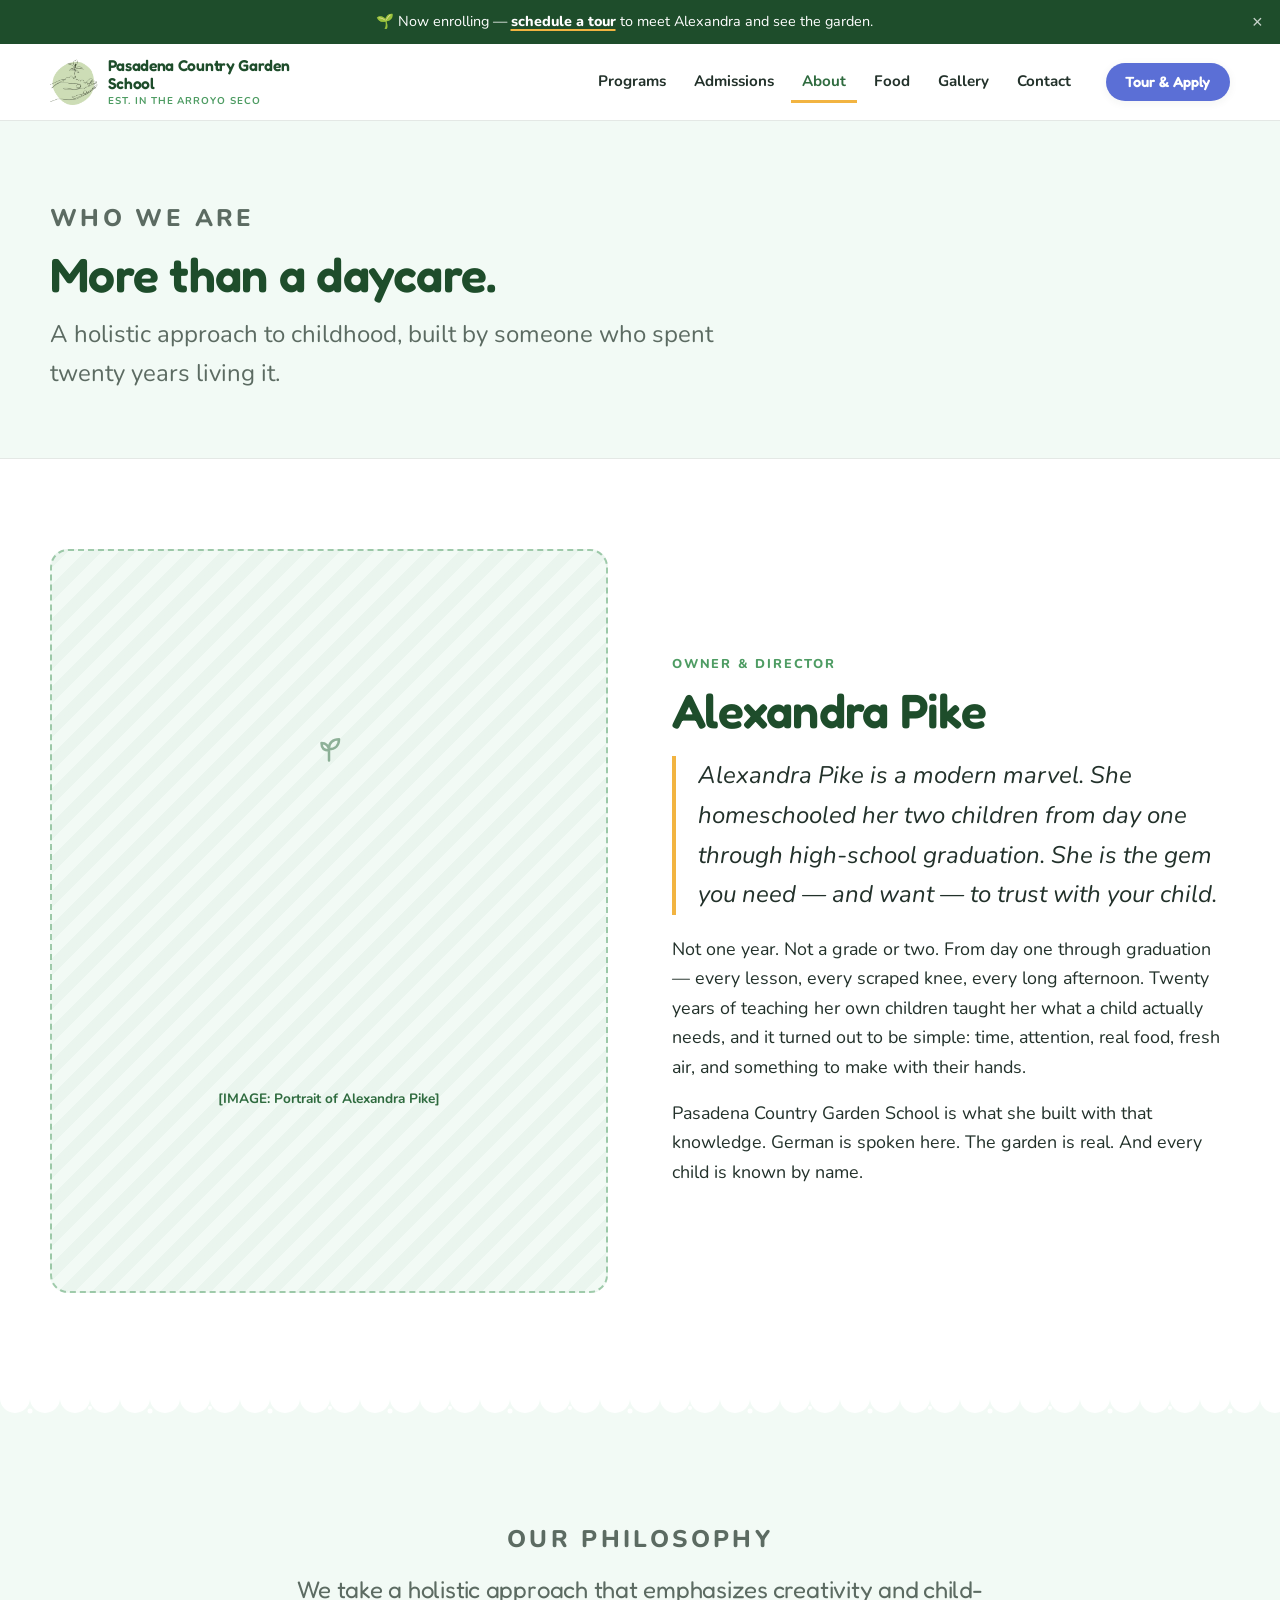
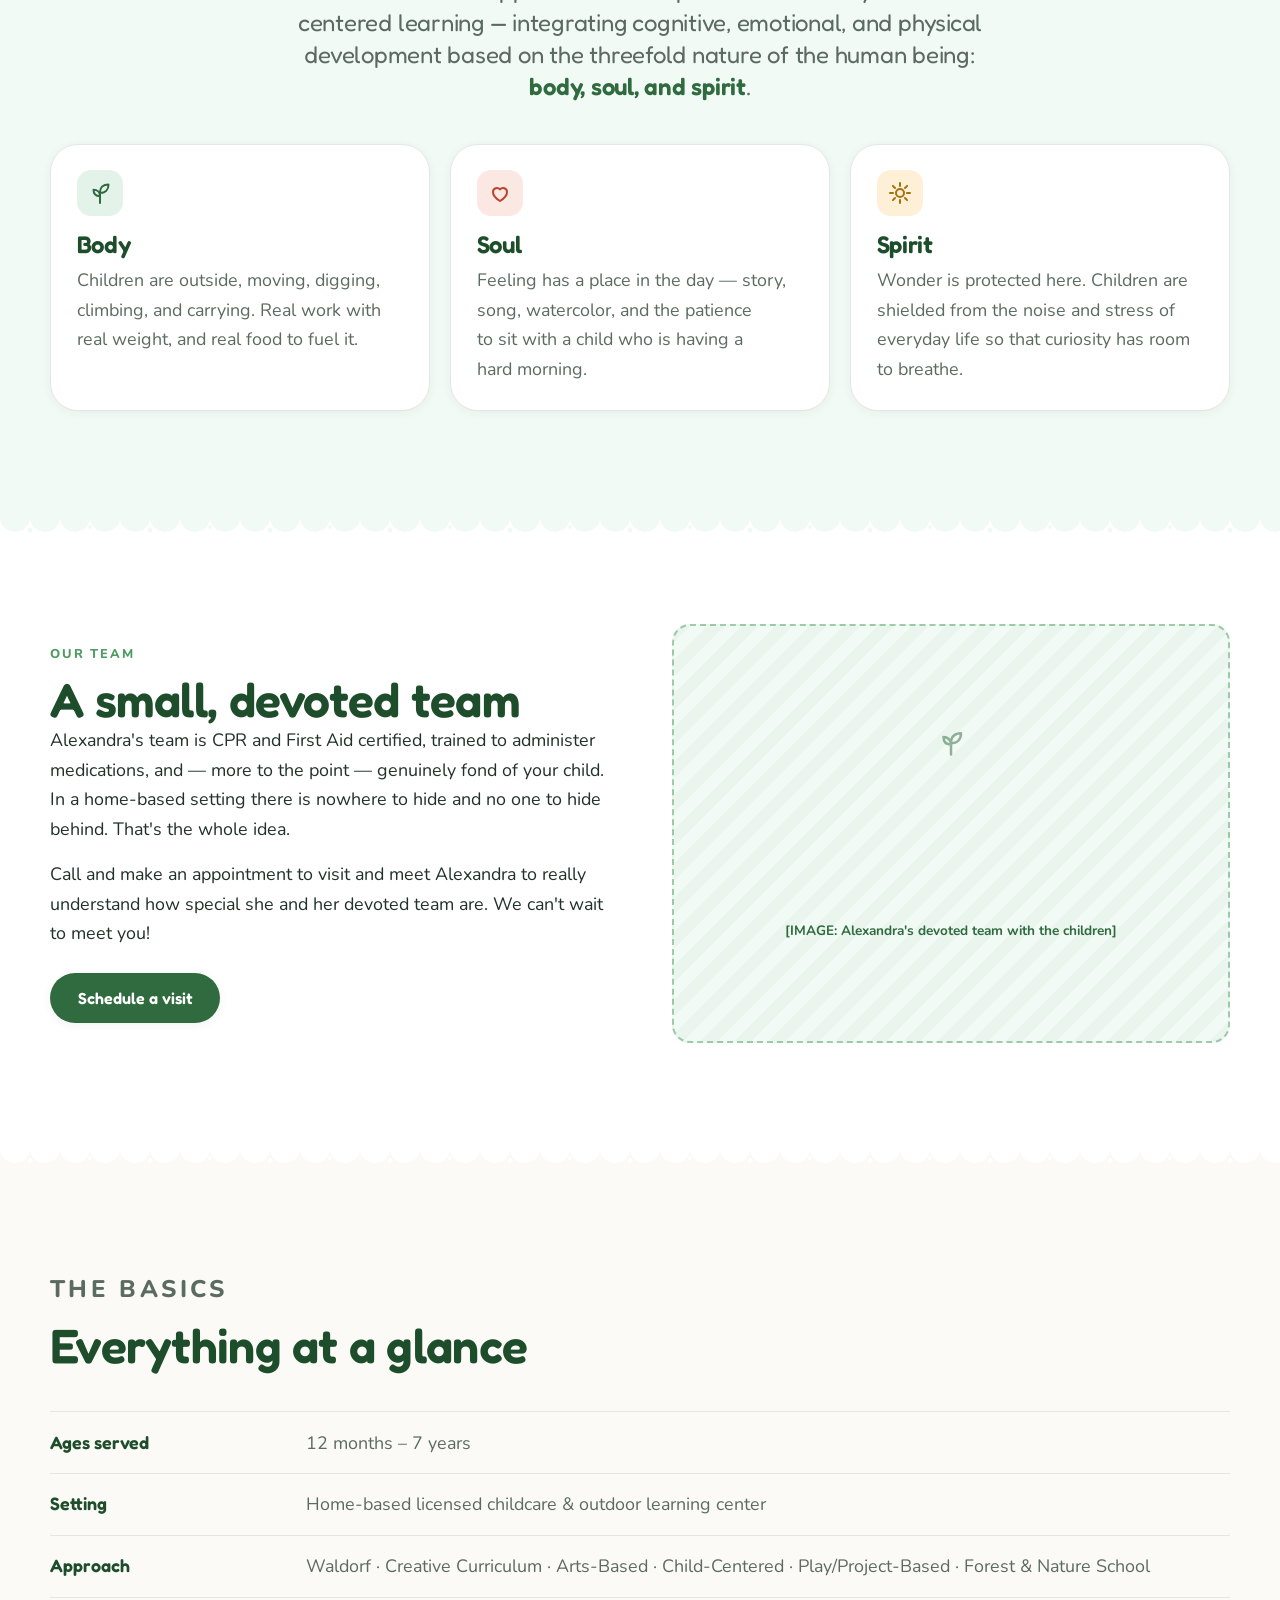
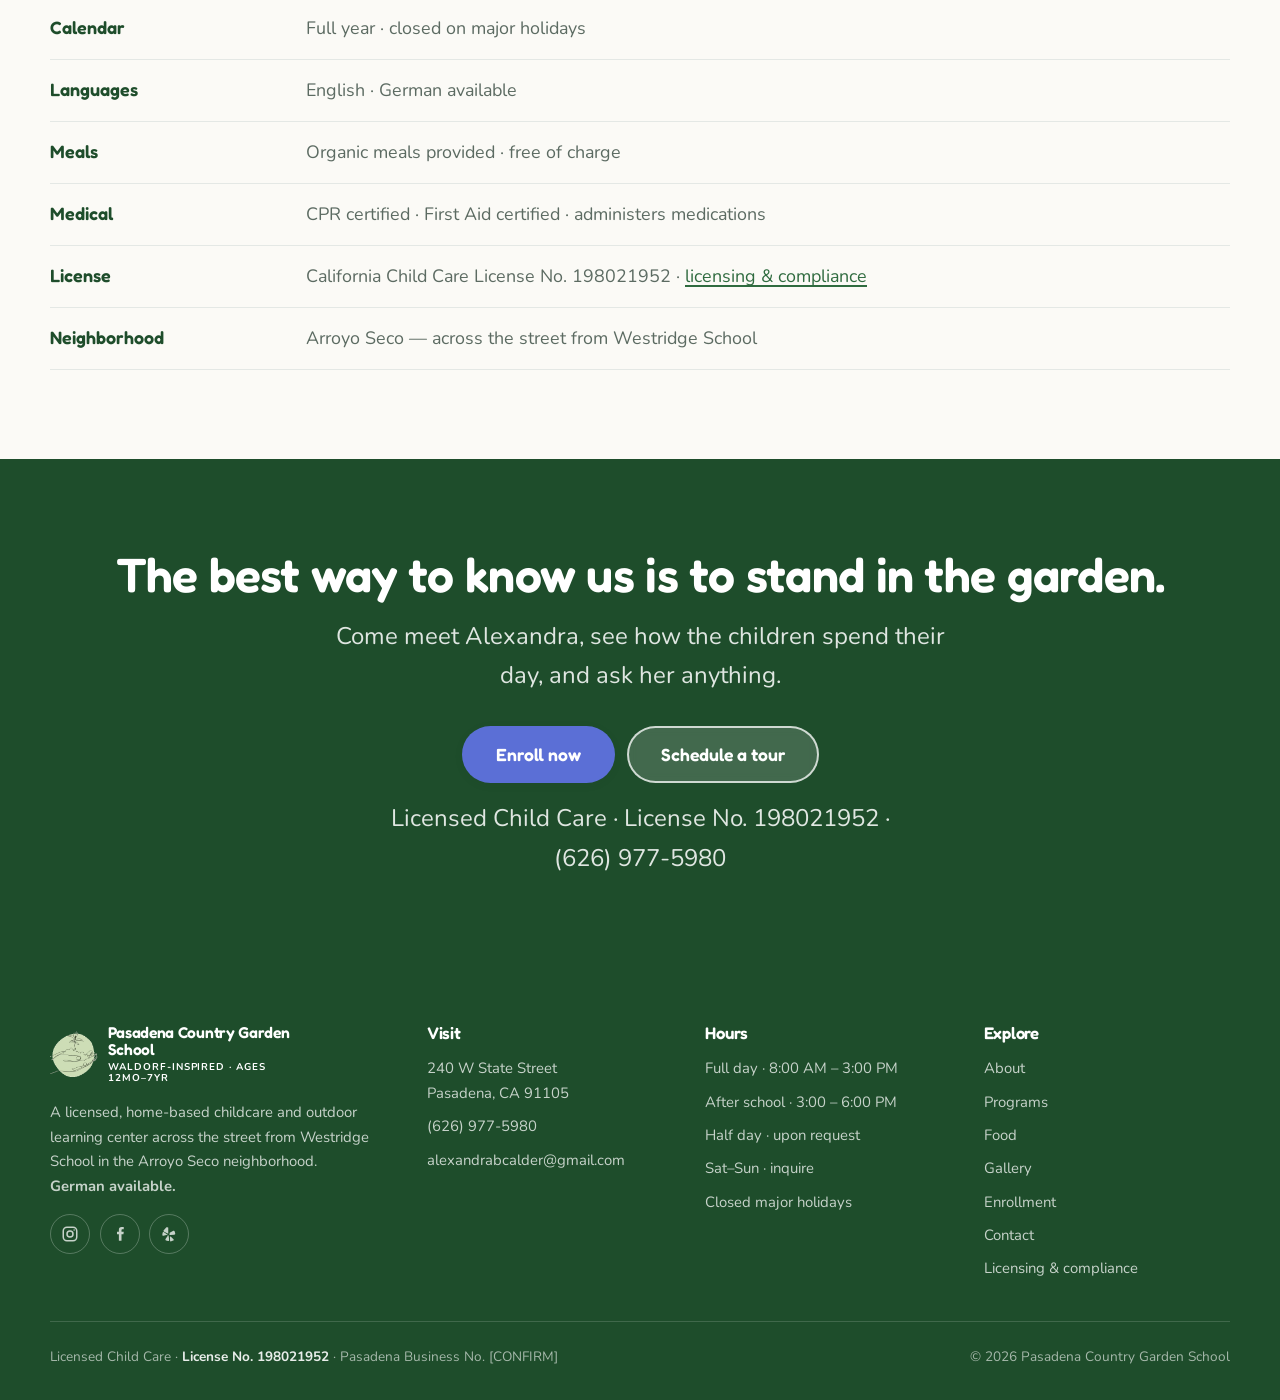
==== commit dcf03173: "Remove five gallery photos; stop the phone number splitting across lines Removed at client request: " ====
--- a/about.html
+++ b/about.html
@@ -165,7 +165,7 @@
         <a class="btn btn--primary btn--lg" href="https://schools.mybrightwheel.com/forms/53537db1-8987-4338-88eb-092476c12521/self-service" target="_blank" rel="noopener">Enroll now</a>
         <a class="btn btn--ghost-light btn--lg" href="contact.html">Schedule a tour</a>
       </div>
-      <p class="ctaband__note">Licensed Child Care · License No. 198021952 · (626) 977-5980</p>
+      <p class="ctaband__note">Licensed Child Care · License No. 198021952 · (626)&nbsp;977-5980</p>
     </div>
   </section>
 
@@ -191,7 +191,7 @@
         <h3>Visit</h3>
         <ul>
           <li><a href="https://maps.google.com/?q=240+W+State+Street+Pasadena+CA+91105" target="_blank" rel="noopener">240 W State Street<br>Pasadena, CA 91105</a></li>
-          <li><a href="tel:+16269775980">(626) 977-5980</a></li>
+          <li><a href="tel:+16269775980">(626)&nbsp;977-5980</a></li>
           <li><a href="mailto:alexandrabcalder@gmail.com">alexandrabcalder@gmail.com</a></li>
         </ul>
       </div>
--- a/assets/css/styles.css
+++ b/assets/css/styles.css
@@ -680,6 +680,18 @@
 .gallery__item:hover { transform: translateY(-3px); box-shadow: var(--shadow-2); }
 .gallery__item .ph { border-radius: var(--r-md); }
 .gallery__item:nth-child(4n + 1) .ph { aspect-ratio: 4 / 5; }
+.gallery__item img {
+  display: block;
+  width: 100%;
+  /* height:auto is load-bearing — the img's height="600" attribute otherwise
+     sets a real 600px height, and aspect-ratio is only honoured when one axis
+     is auto. Without it the tile renders 284x600 and cover slices a strip. */
+  height: auto;
+  aspect-ratio: 1 / 1;   /* thumbnails are pre-cropped square */
+  object-fit: cover;
+  border-radius: var(--r-md);
+  background: var(--green-050);
+}
 
 /* Lightbox */
 /* A closed <dialog> must stay display:none — that's the UA rule, and styling
@@ -702,6 +714,15 @@
 .lightbox::backdrop { background: rgba(20, 45, 28, 0.9); }
 .lightbox[open] { display: grid; }
 .lightbox__body { max-width: min(900px, 92vw); width: 100%; }
+.lightbox__body img {
+  display: block;
+  width: 100%;
+  height: auto;
+  max-height: 78vh;
+  object-fit: contain;
+  border-radius: var(--r-md);
+  margin-inline: auto;
+}
 .lightbox__body .ph { aspect-ratio: 4 / 3; background: rgba(255, 255, 255, 0.06); color: #fff; border-color: rgba(255, 255, 255, 0.4); }
 .lightbox__caption { color: #fff; text-align: center; margin-top: 1rem; font-weight: 700; }
 .lightbox__close {
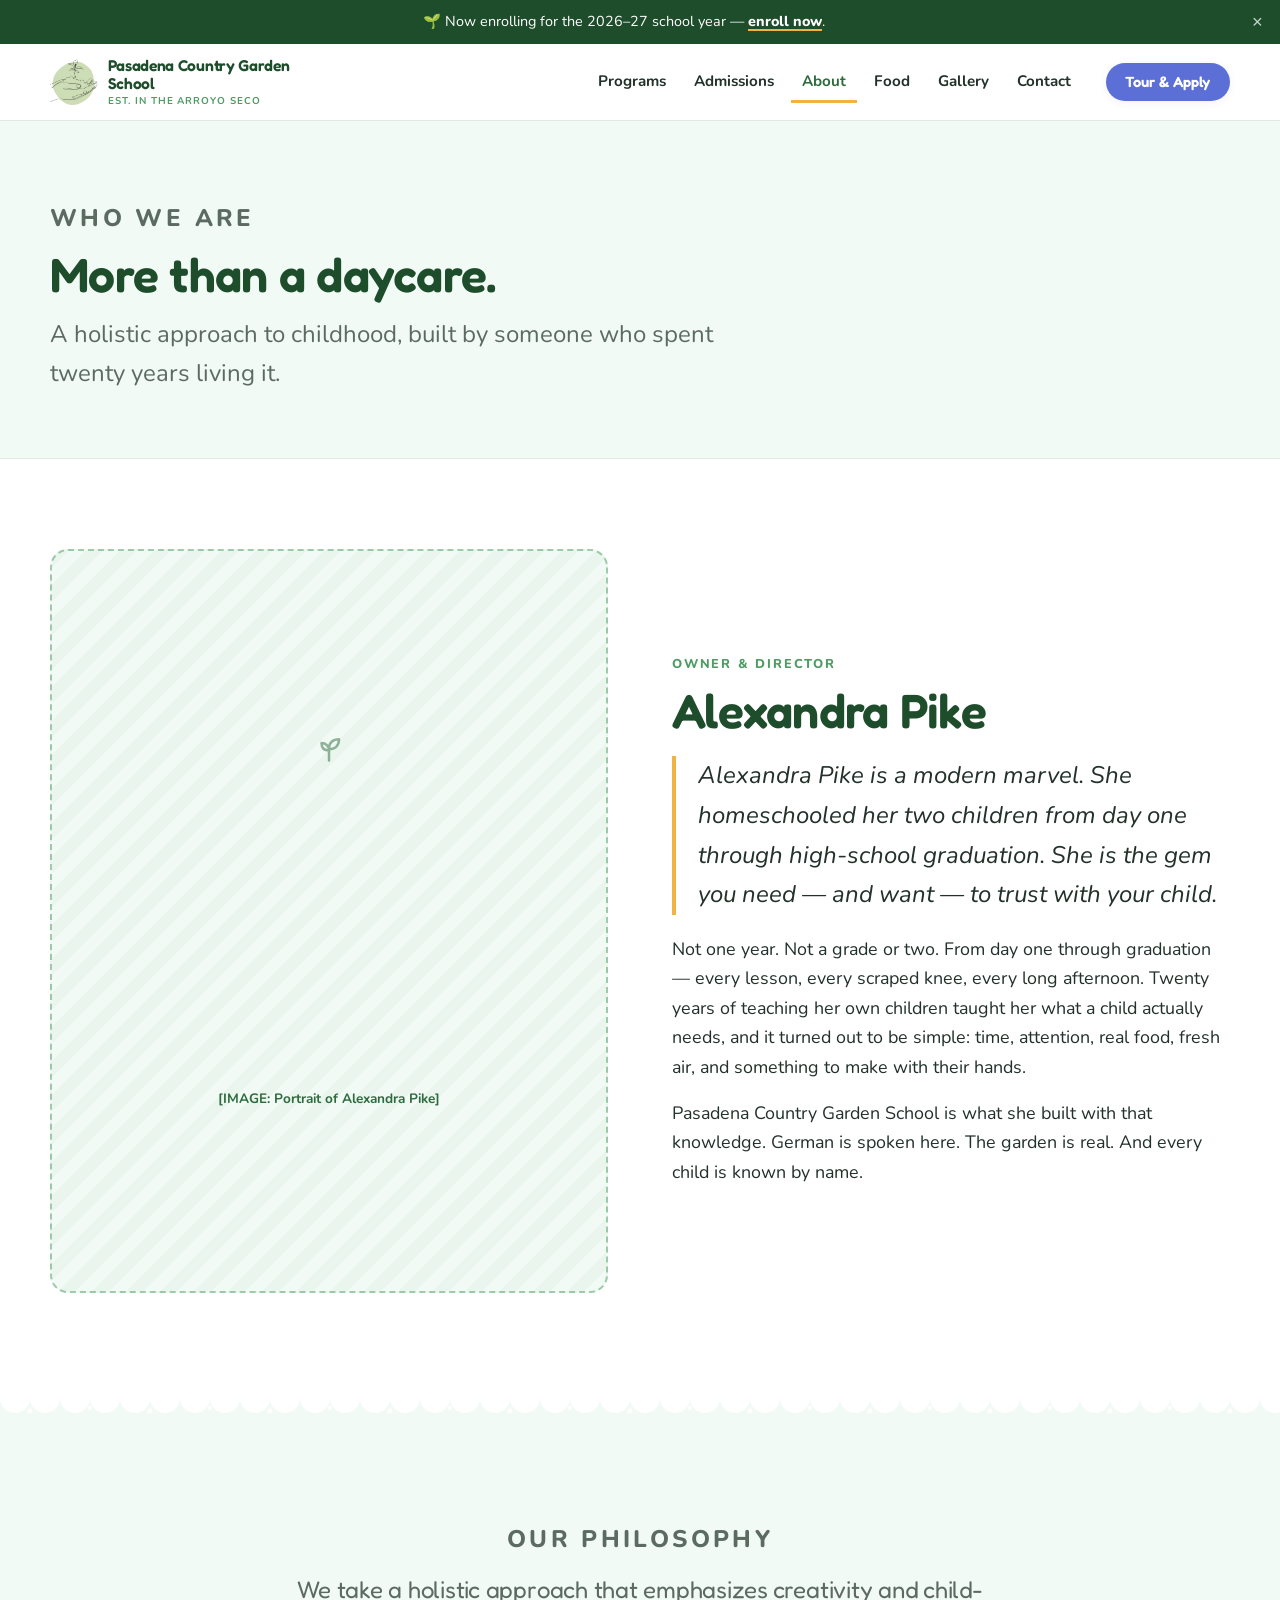
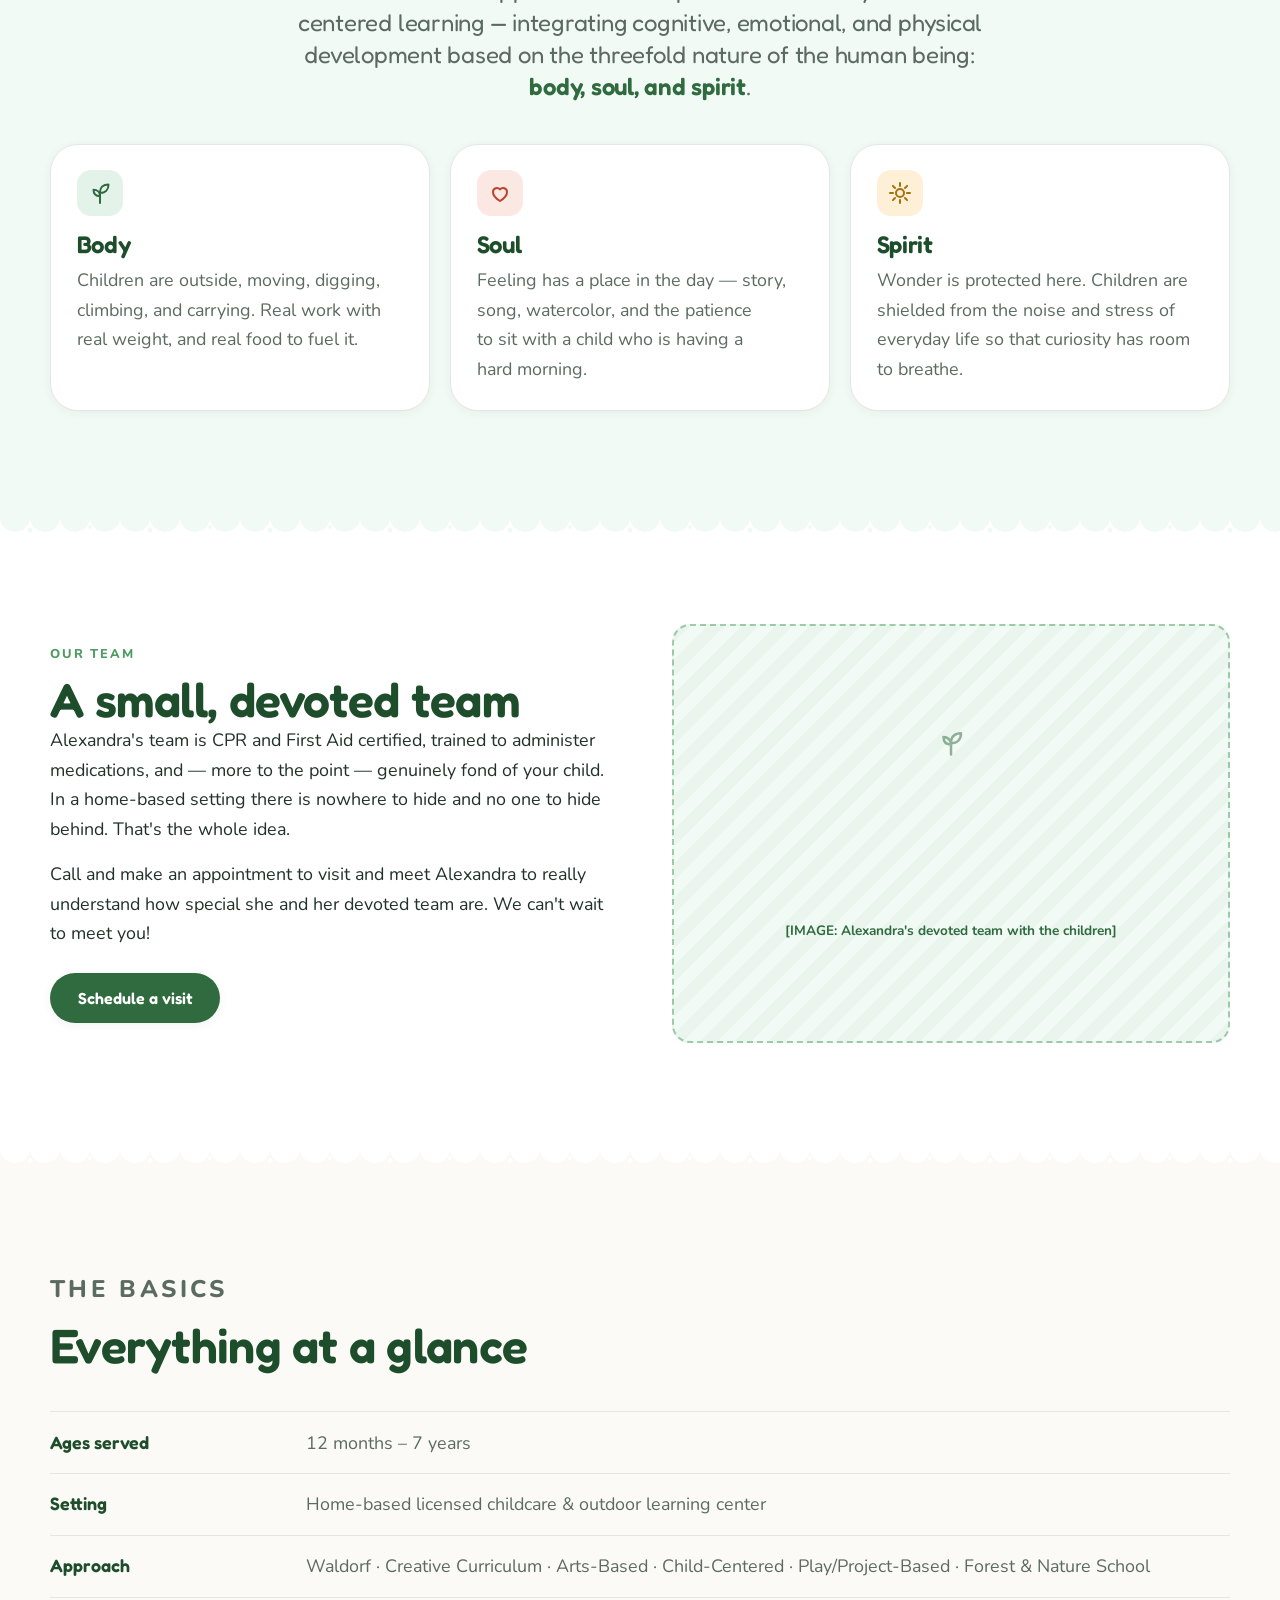
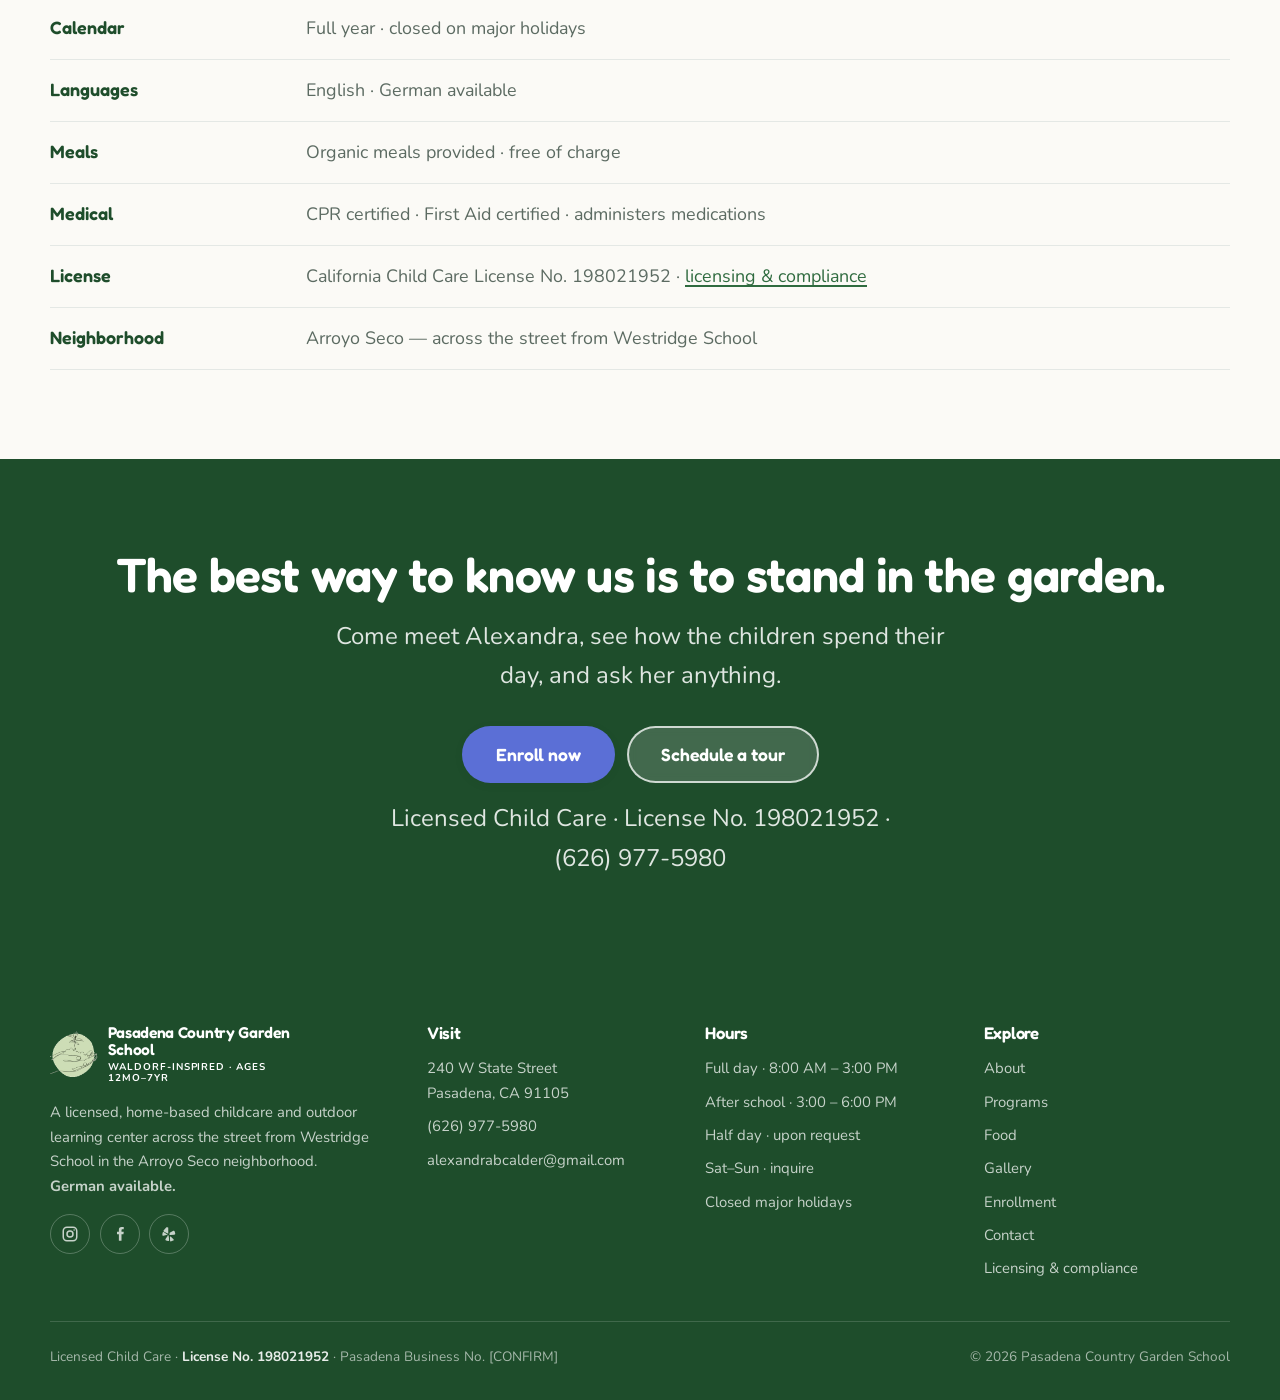
==== commit a2b4cf0e: "Centre the gallery's last row; announcement bar leads with enrolling Gallery: switched from grid to " ====
--- a/about.html
+++ b/about.html
@@ -30,7 +30,7 @@
      ════════════════════════════════════════════════════════════════════ -->
 <div class="announce" data-announce>
   <div class="announce__inner">
-    <p>🌱 Now enrolling — <a href="contact.html">schedule a tour</a><span class="u-sm-hide"> to meet Alexandra and see the garden</span>.</p>
+    <p>🌱 Now enrolling<span class="u-sm-hide"> for the 2026–27 school year</span> — <a href="https://schools.mybrightwheel.com/forms/53537db1-8987-4338-88eb-092476c12521/self-service" target="_blank" rel="noopener">enroll now</a>.</p>
     <button class="announce__close" data-announce-close aria-label="Dismiss announcement">&times;</button>
   </div>
 </div>
--- a/assets/css/styles.css
+++ b/assets/css/styles.css
@@ -666,8 +666,27 @@
 .ctaband__cta { display: flex; flex-wrap: wrap; gap: 0.75rem; justify-content: center; margin-top: 1.9rem; }
 .ctaband__note { margin-top: 1.5rem; font-size: var(--step--1); color: rgba(255, 255, 255, 0.65); }
 
-/* Gallery */
-.gallery { display: grid; grid-template-columns: repeat(auto-fill, minmax(230px, 1fr)); gap: 0.9rem; }
+/* Gallery
+   Flex rather than grid: a partial last row should sit centred, and CSS grid
+   always packs items to the start of the line — auto-fill leaves a lone tile
+   stranded on the left. Flex + justify-content:center handles it, at the cost
+   of declaring the column count per breakpoint instead of auto-fitting.
+   Items don't grow (flex-grow 0), so the last row keeps normal tile size. */
+.gallery {
+  --cols: 4;
+  --gallery-gap: 0.9rem;
+  display: flex;
+  flex-wrap: wrap;
+  justify-content: center;
+  gap: var(--gallery-gap);
+}
+.gallery__item {
+  /* The 0.02px trim absorbs sub-pixel rounding — without it a row of --cols
+     can total a hair over 100% and drop the last tile onto its own line. */
+  flex: 0 1 calc((100% - (var(--cols) - 1) * var(--gallery-gap)) / var(--cols) - 0.02px);
+}
+@media (max-width: 900px) { .gallery { --cols: 3; } }
+@media (max-width: 620px) { .gallery { --cols: 2; } }
 .gallery__item {
   border: 0;
   padding: 0;
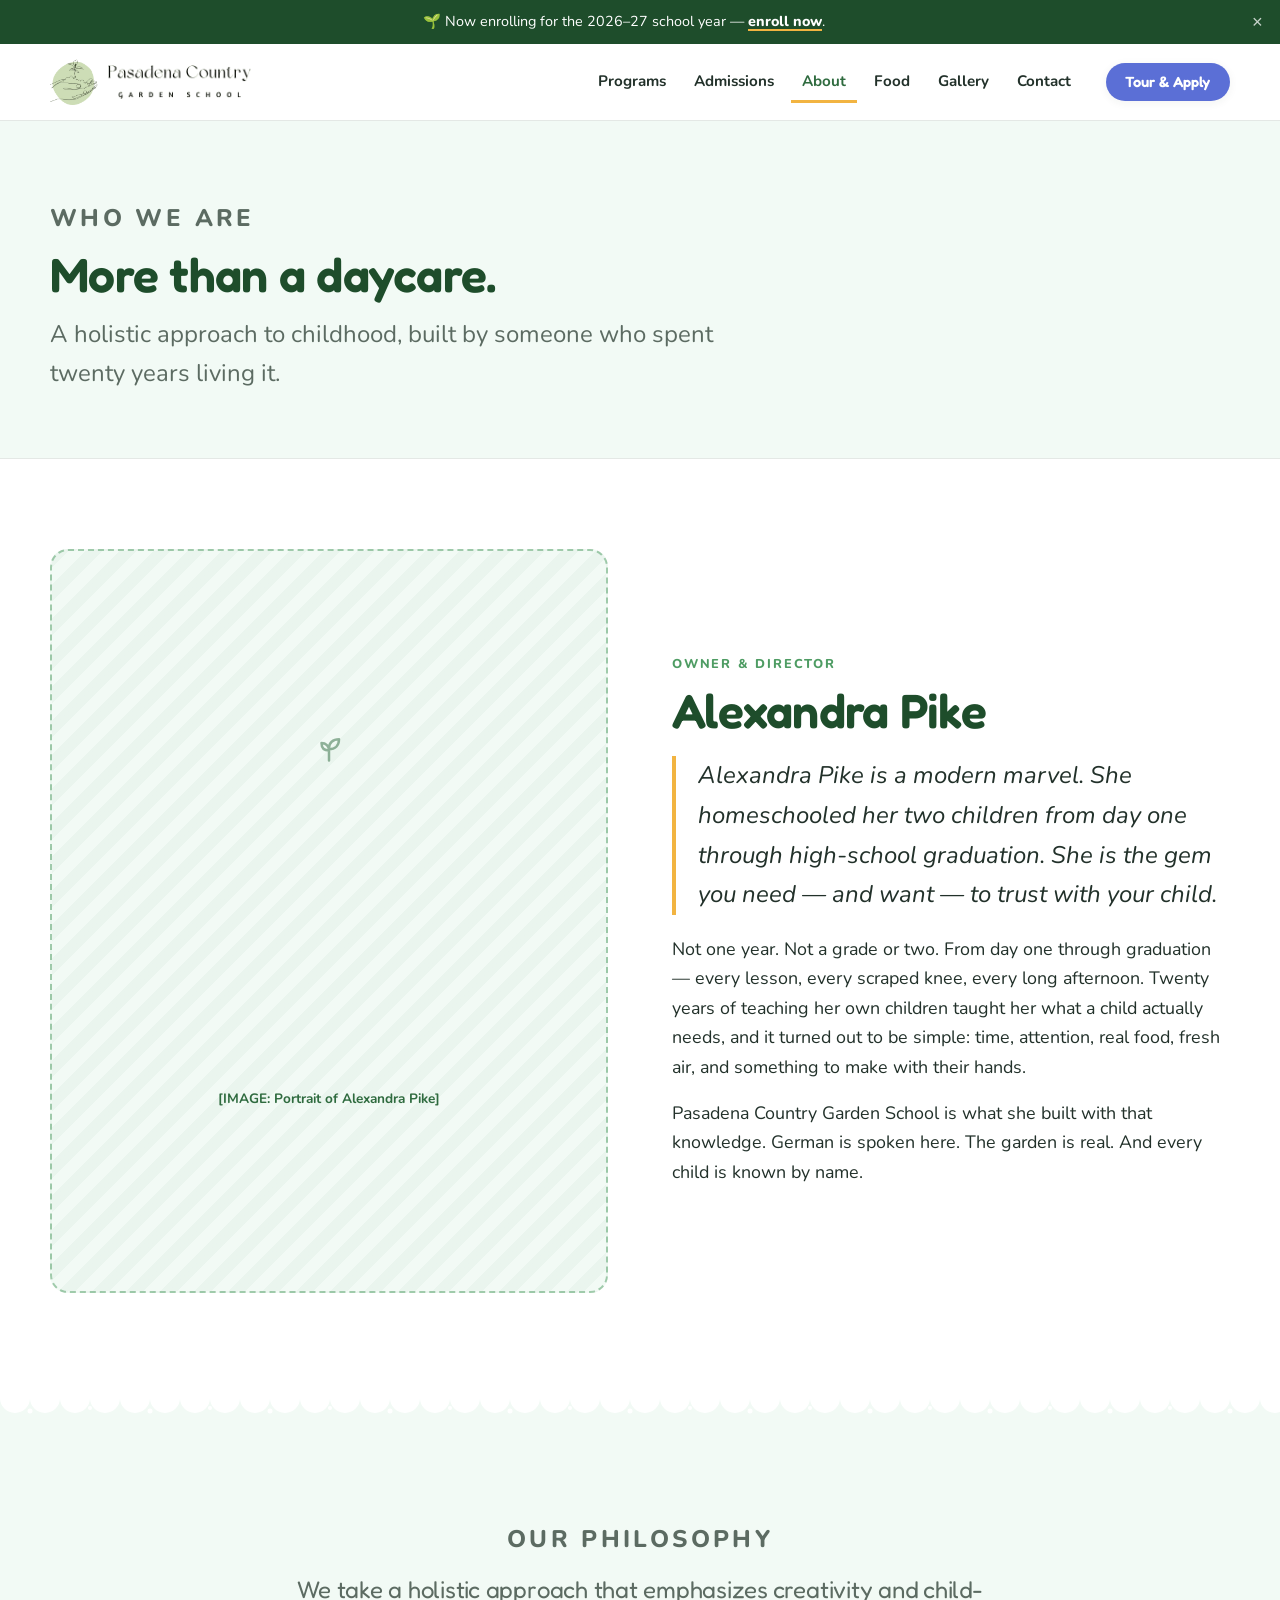
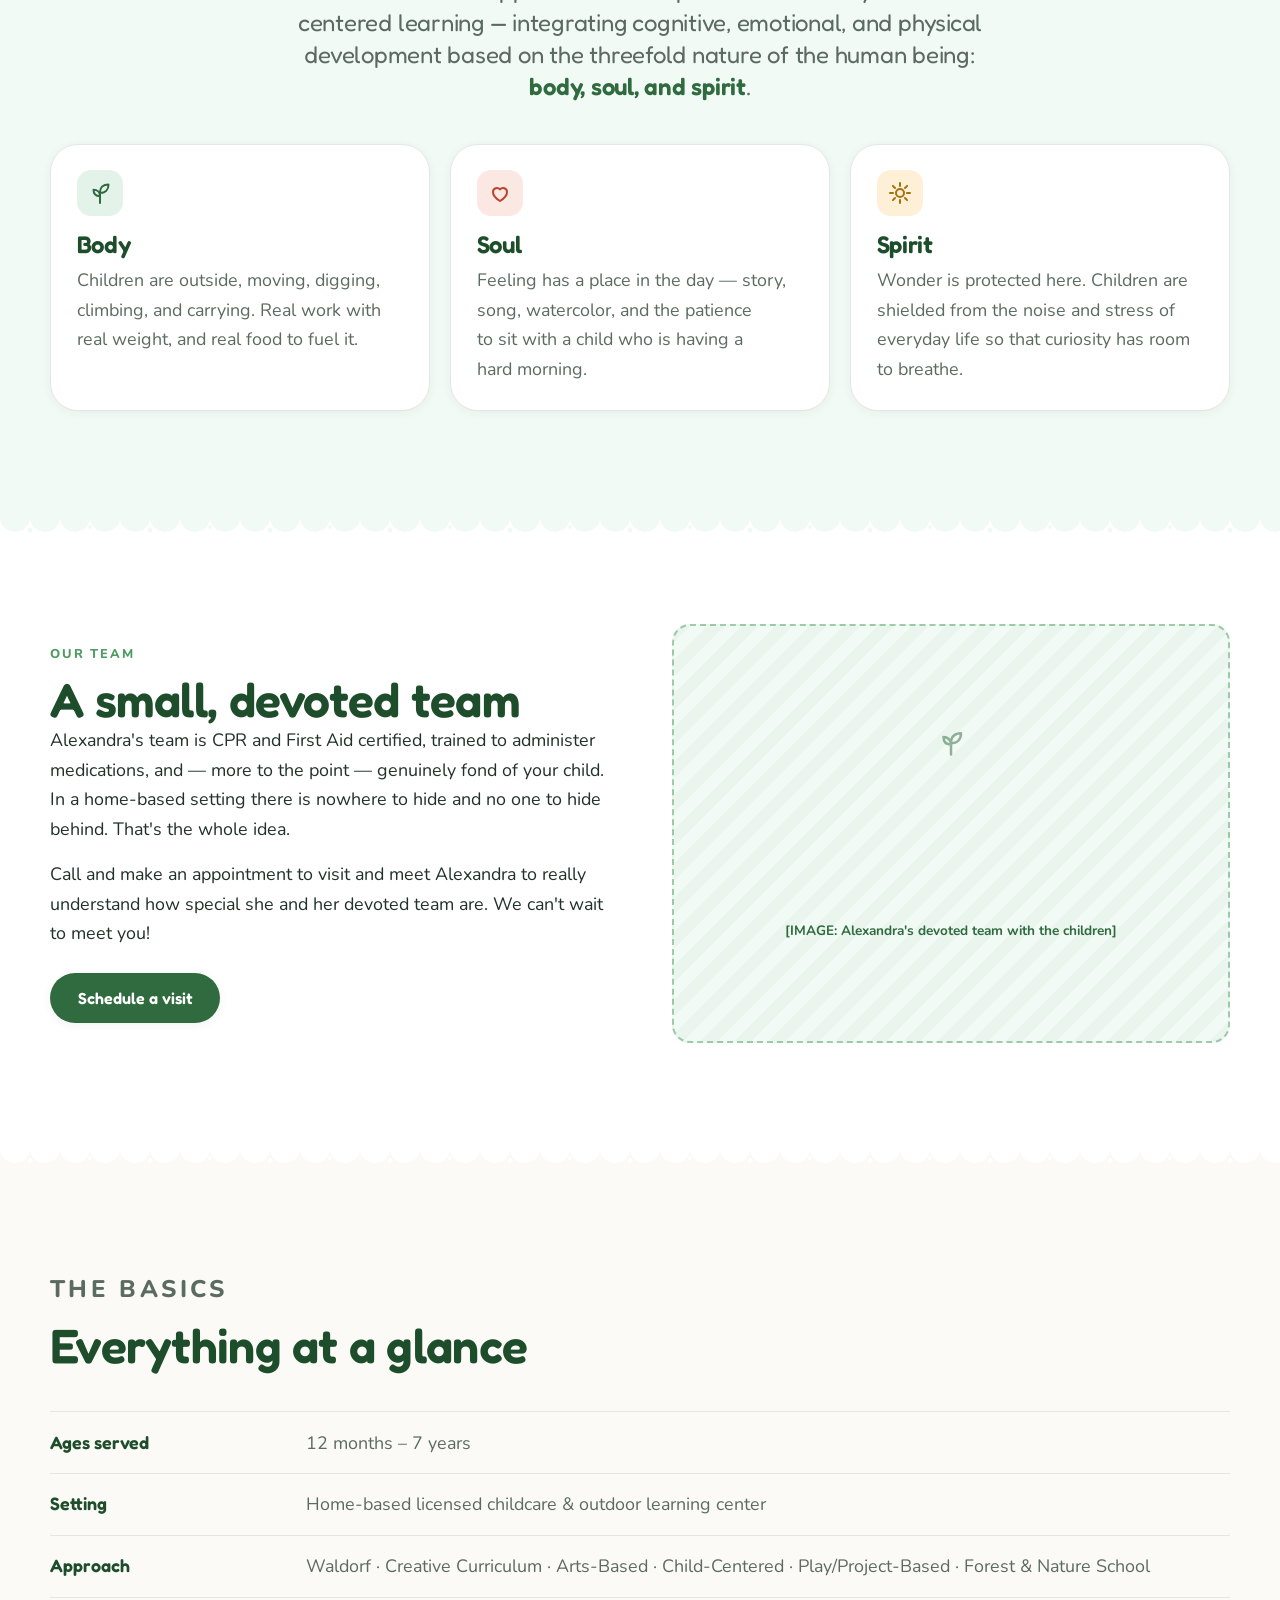
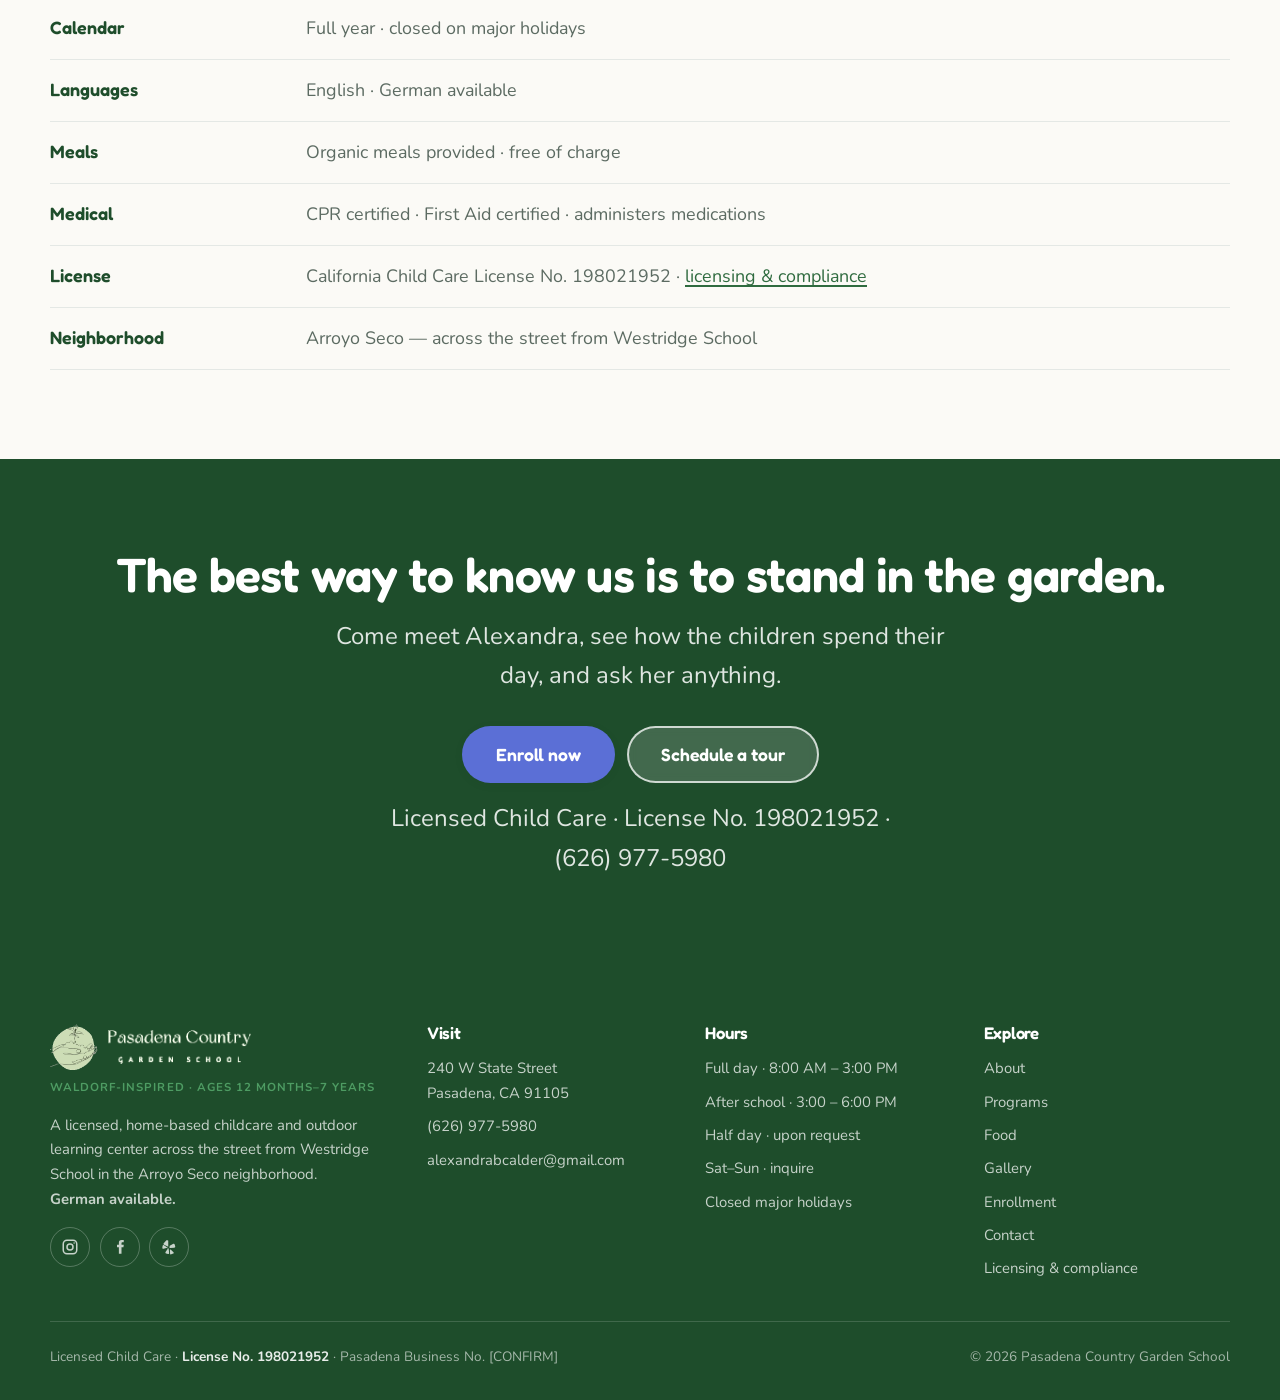
==== commit 178410a1: "Use the real logo in the header and footer Replaces the emblem-plus-Fredoka-text lockup with the sch" ====
--- a/about.html
+++ b/about.html
@@ -39,7 +39,7 @@
   <div class="wrap header__inner">
     <a class="logo" href="index.html" aria-label="Pasadena Country Garden School — home">
       <img class="logo__mark" src="assets/img/logo-mark.png" alt="" width="167" height="160">
-      <span class="logo__text">Pasadena Country Garden School<span>Est. in the Arroyo Seco</span></span>
+      <img class="logo__word" src="assets/img/logo-wordmark.png" alt="" width="304" height="72">
     </a>
 
     <button class="nav-toggle" data-nav-toggle aria-expanded="false" aria-controls="nav" aria-label="Open menu"><span></span></button>
@@ -177,8 +177,10 @@
       <div>
         <div class="footer__logo">
           <img class="logo__mark" src="assets/img/logo-mark.png" alt="" width="167" height="160">
-          <span class="logo__text">Pasadena Country Garden School<span>Waldorf-inspired · Ages 12mo–7yr</span></span>
-        </div>
+          <!-- Light wordmark: the logo's ink is near-black and would vanish on the green. -->
+          <img class="logo__word" src="assets/img/logo-wordmark-light.png" alt="Pasadena Country Garden School" width="304" height="72">
+        </div>
+        <p class="footer__tag">Waldorf-inspired · Ages 12 months–7 years</p>
         <p>A licensed, home-based childcare and outdoor learning center across the street from Westridge School in the Arroyo Seco neighborhood. <strong>German available.</strong></p>
         <div class="footer__social">
           <!-- REPLACE href with the real profile URLs -->
--- a/assets/css/styles.css
+++ b/assets/css/styles.css
@@ -207,20 +207,16 @@
 /* The real logo emblem (hand + seedling on a sage disc). It's slightly wider
    than tall, so height drives the size and width follows the art. */
 .logo__mark { height: 46px; width: auto; flex-shrink: 0; }
-.logo__text {
-  font-family: var(--display);
-  font-weight: 600;
-  font-size: 0.98rem;
-  line-height: 1.12;
-  color: var(--green-900);
-  letter-spacing: -0.02em;
-  max-width: 21ch; /* two tidy lines, never four */
-}
-.logo__text span { display: block; font-size: 0.62rem; font-weight: 700; letter-spacing: 0.1em; text-transform: uppercase; color: var(--green-500); font-family: var(--body); margin-top: 3px; }
+/* The school's own wordmark, in the logo's own typeface — set beside the
+   emblem rather than under it. The supplied logo stacks them, which gives the
+   wordmark ~21% of the lockup height: "GARDEN SCHOOL" only clears 7px once the
+   logo is ~120px tall, which no header can carry. Side by side the wordmark
+   takes the full height and stays readable at 34px. */
+.logo__word { height: 34px; width: auto; flex-shrink: 0; }
+
 @media (max-width: 420px) {
-  .logo__mark { height: 36px; }
-  .logo__text { font-size: 0.86rem; max-width: 15ch; }
-  .logo__text span { display: none; }
+  .logo__mark { height: 38px; }
+  .logo__word { height: 27px; }
 }
 
 .nav { display: flex; align-items: center; gap: 0.35rem; }
@@ -813,8 +809,15 @@
 @media (max-width: 860px) { .footer__grid { grid-template-columns: repeat(auto-fit, minmax(180px, 1fr)); } }
 .footer ul { list-style: none; padding: 0; display: grid; gap: 0.55rem; }
 .footer li { margin: 0; }
-.footer__logo { display: flex; align-items: center; gap: 0.6rem; margin-bottom: 1rem; }
-.footer__logo .logo__text, .footer__logo .logo__text span { color: #fff; }
+.footer__logo { display: flex; align-items: center; gap: 0.6rem; margin-bottom: 0.5rem; }
+.footer__tag {
+  font-size: 0.72rem;
+  font-weight: 700;
+  letter-spacing: 0.09em;
+  text-transform: uppercase;
+  color: var(--green-500);
+  margin-bottom: 1rem;
+}
 .footer__social { display: flex; gap: 0.6rem; margin-top: 1rem; }
 .footer__social a {
   width: 40px; height: 40px;
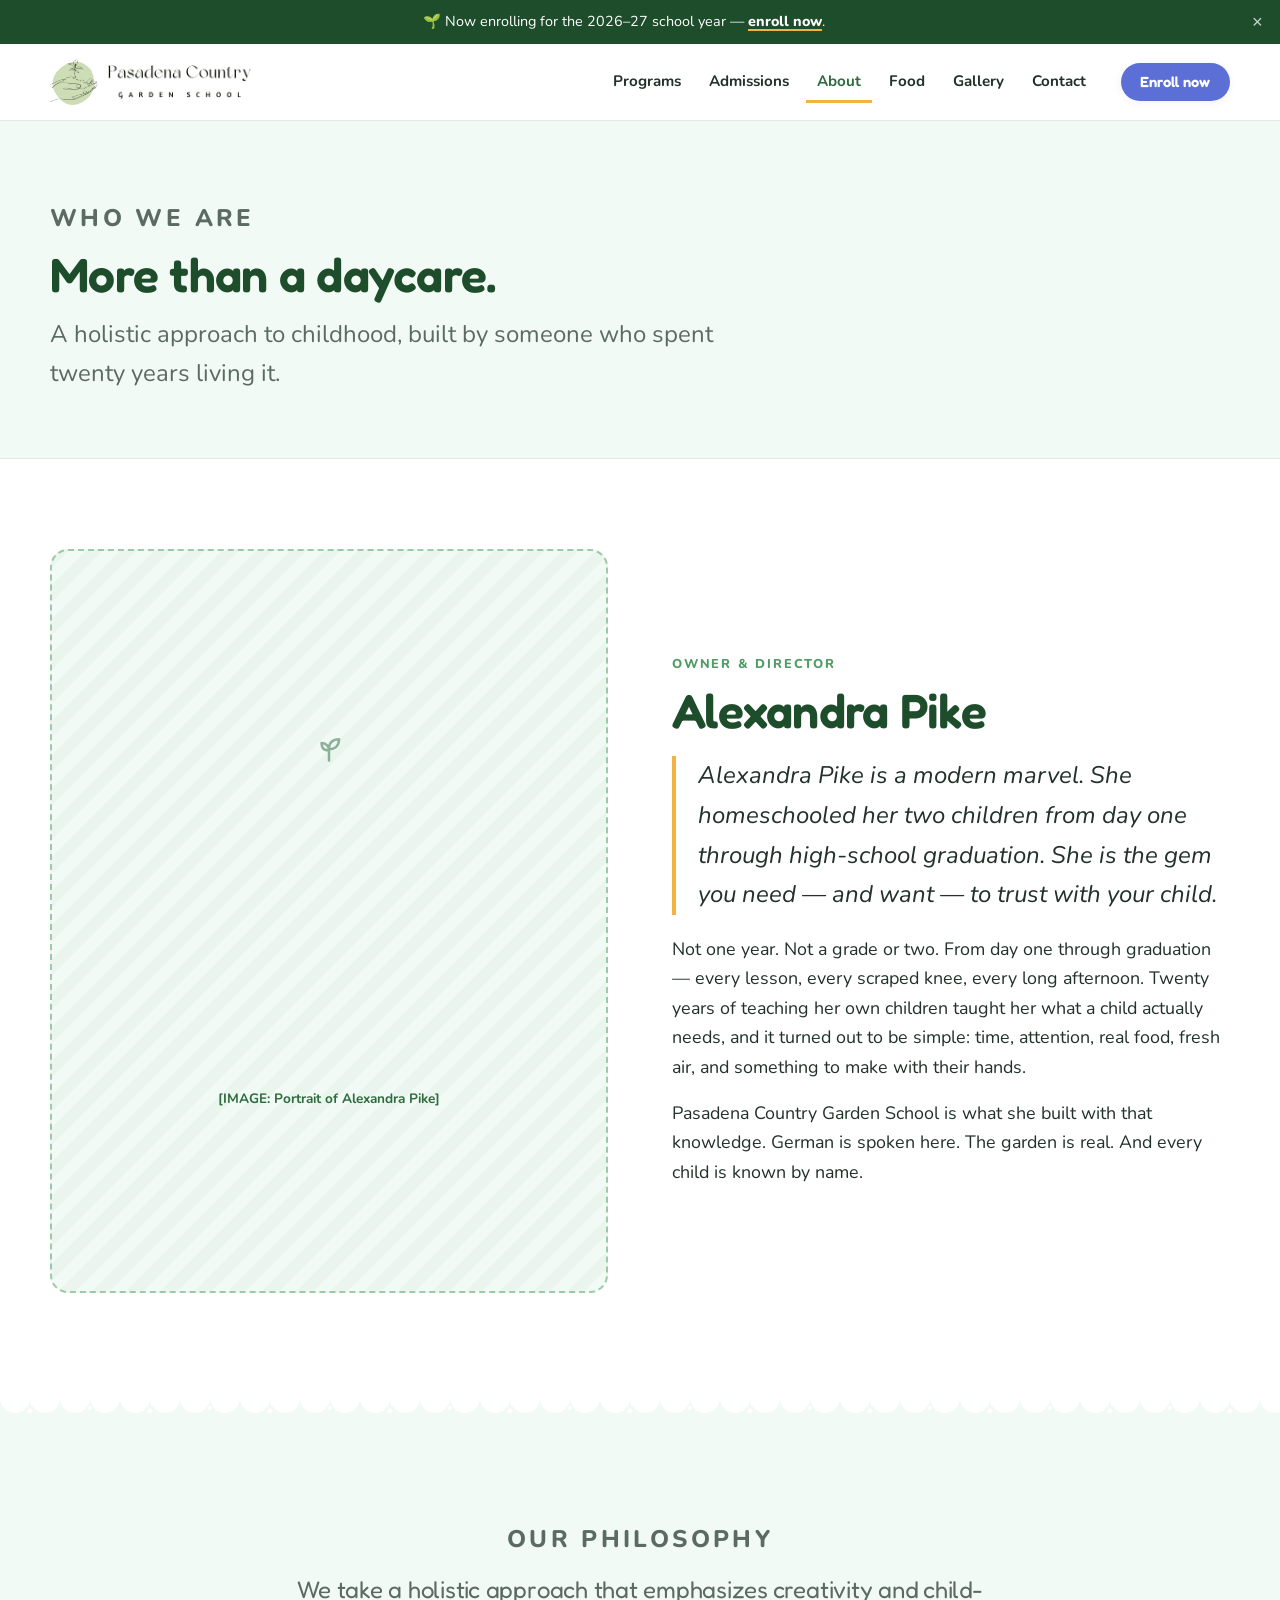
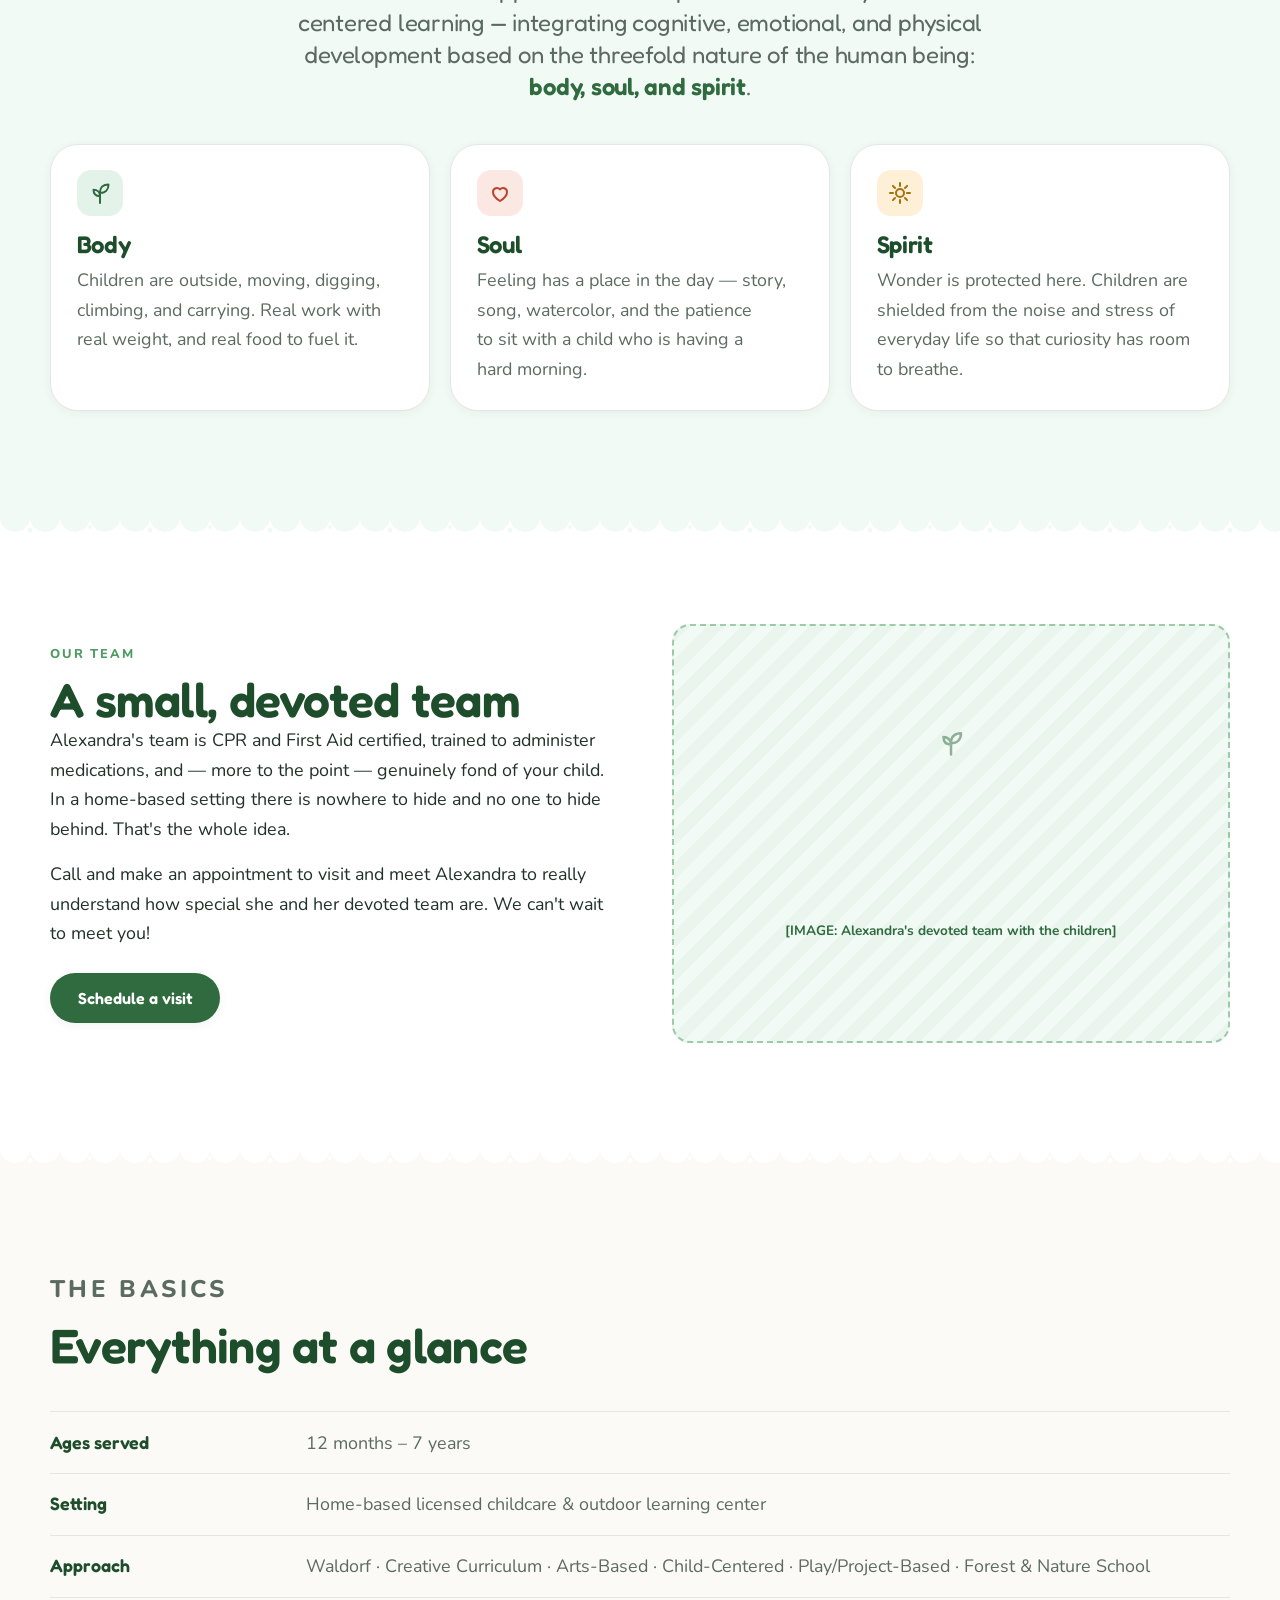
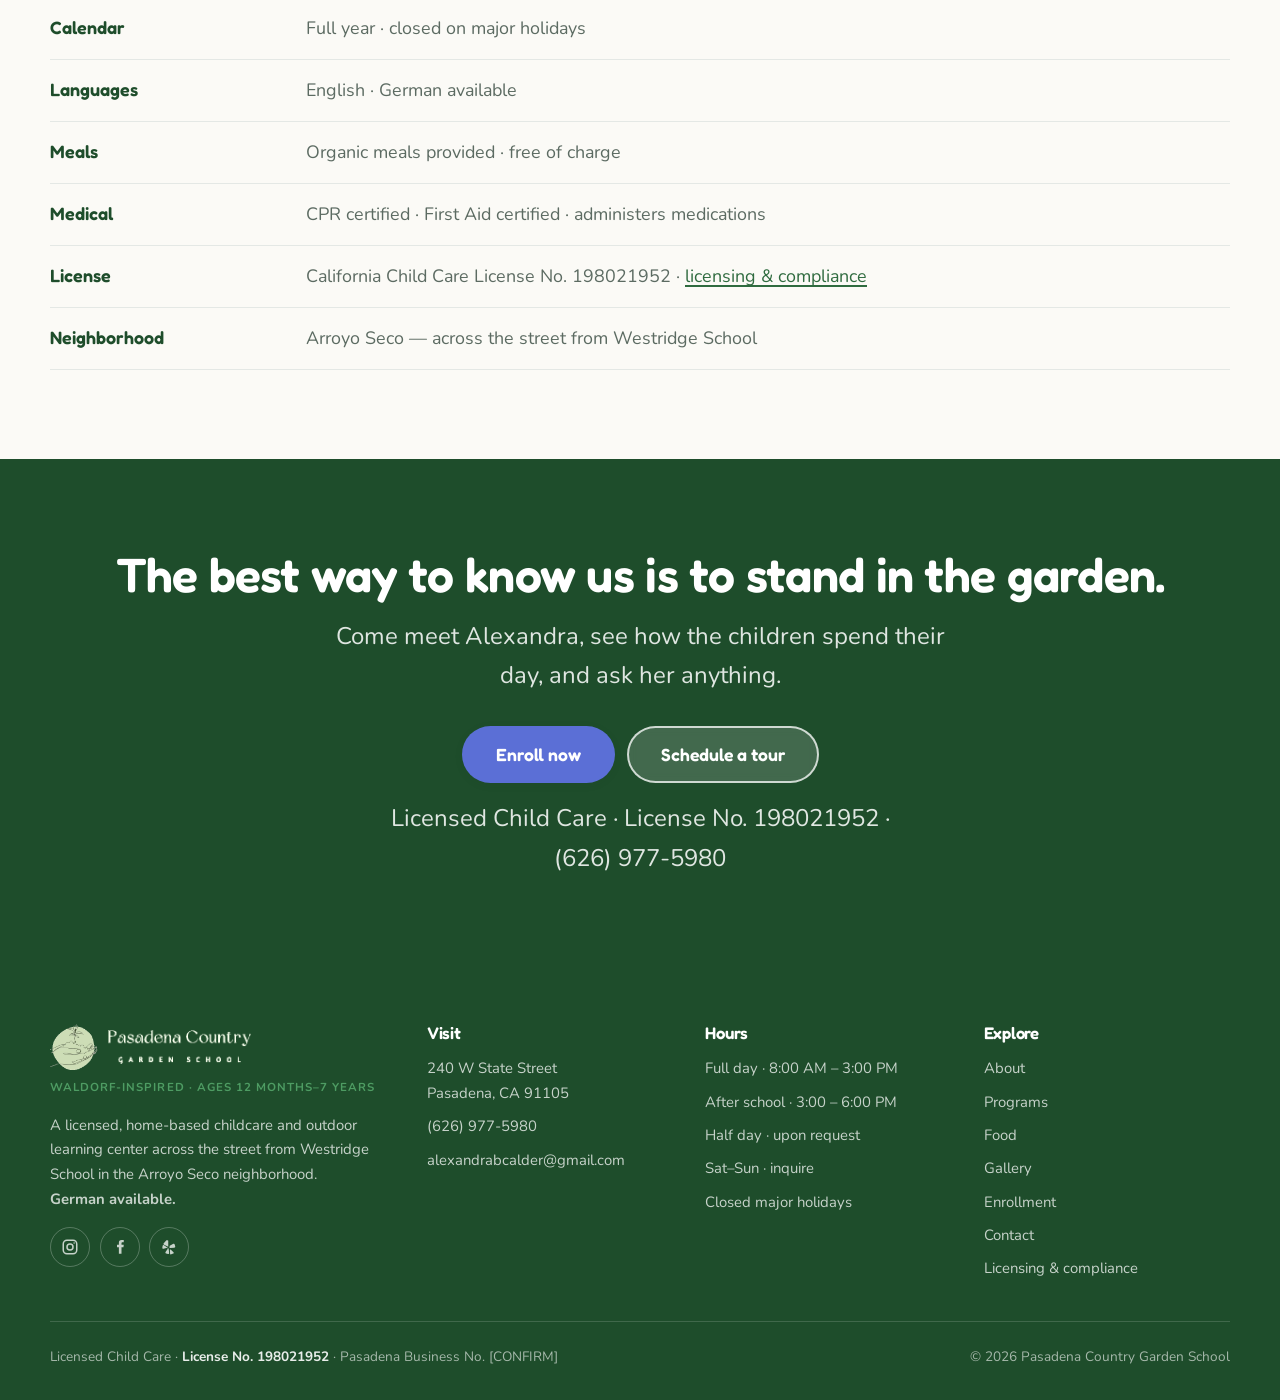
==== commit ac3007ed: "Header button: Tour & Apply -> Enroll now Set in sentence case to match every other button on the si" ====
--- a/about.html
+++ b/about.html
@@ -51,10 +51,10 @@
       <a href="food.html">Food</a>
       <a href="gallery.html">Gallery</a>
       <a href="contact.html">Contact</a>
-      <a class="btn btn--primary btn--sm" href="https://schools.mybrightwheel.com/forms/53537db1-8987-4338-88eb-092476c12521/self-service" target="_blank" rel="noopener">Tour &amp; Apply</a>
+      <a class="btn btn--primary btn--sm" href="https://schools.mybrightwheel.com/forms/53537db1-8987-4338-88eb-092476c12521/self-service" target="_blank" rel="noopener">Enroll now</a>
     </nav>
 
-    <a class="btn btn--primary btn--sm btn--nav" href="https://schools.mybrightwheel.com/forms/53537db1-8987-4338-88eb-092476c12521/self-service" target="_blank" rel="noopener">Tour &amp; Apply</a>
+    <a class="btn btn--primary btn--sm btn--nav" href="https://schools.mybrightwheel.com/forms/53537db1-8987-4338-88eb-092476c12521/self-service" target="_blank" rel="noopener">Enroll now</a>
   </div>
 </header>
 
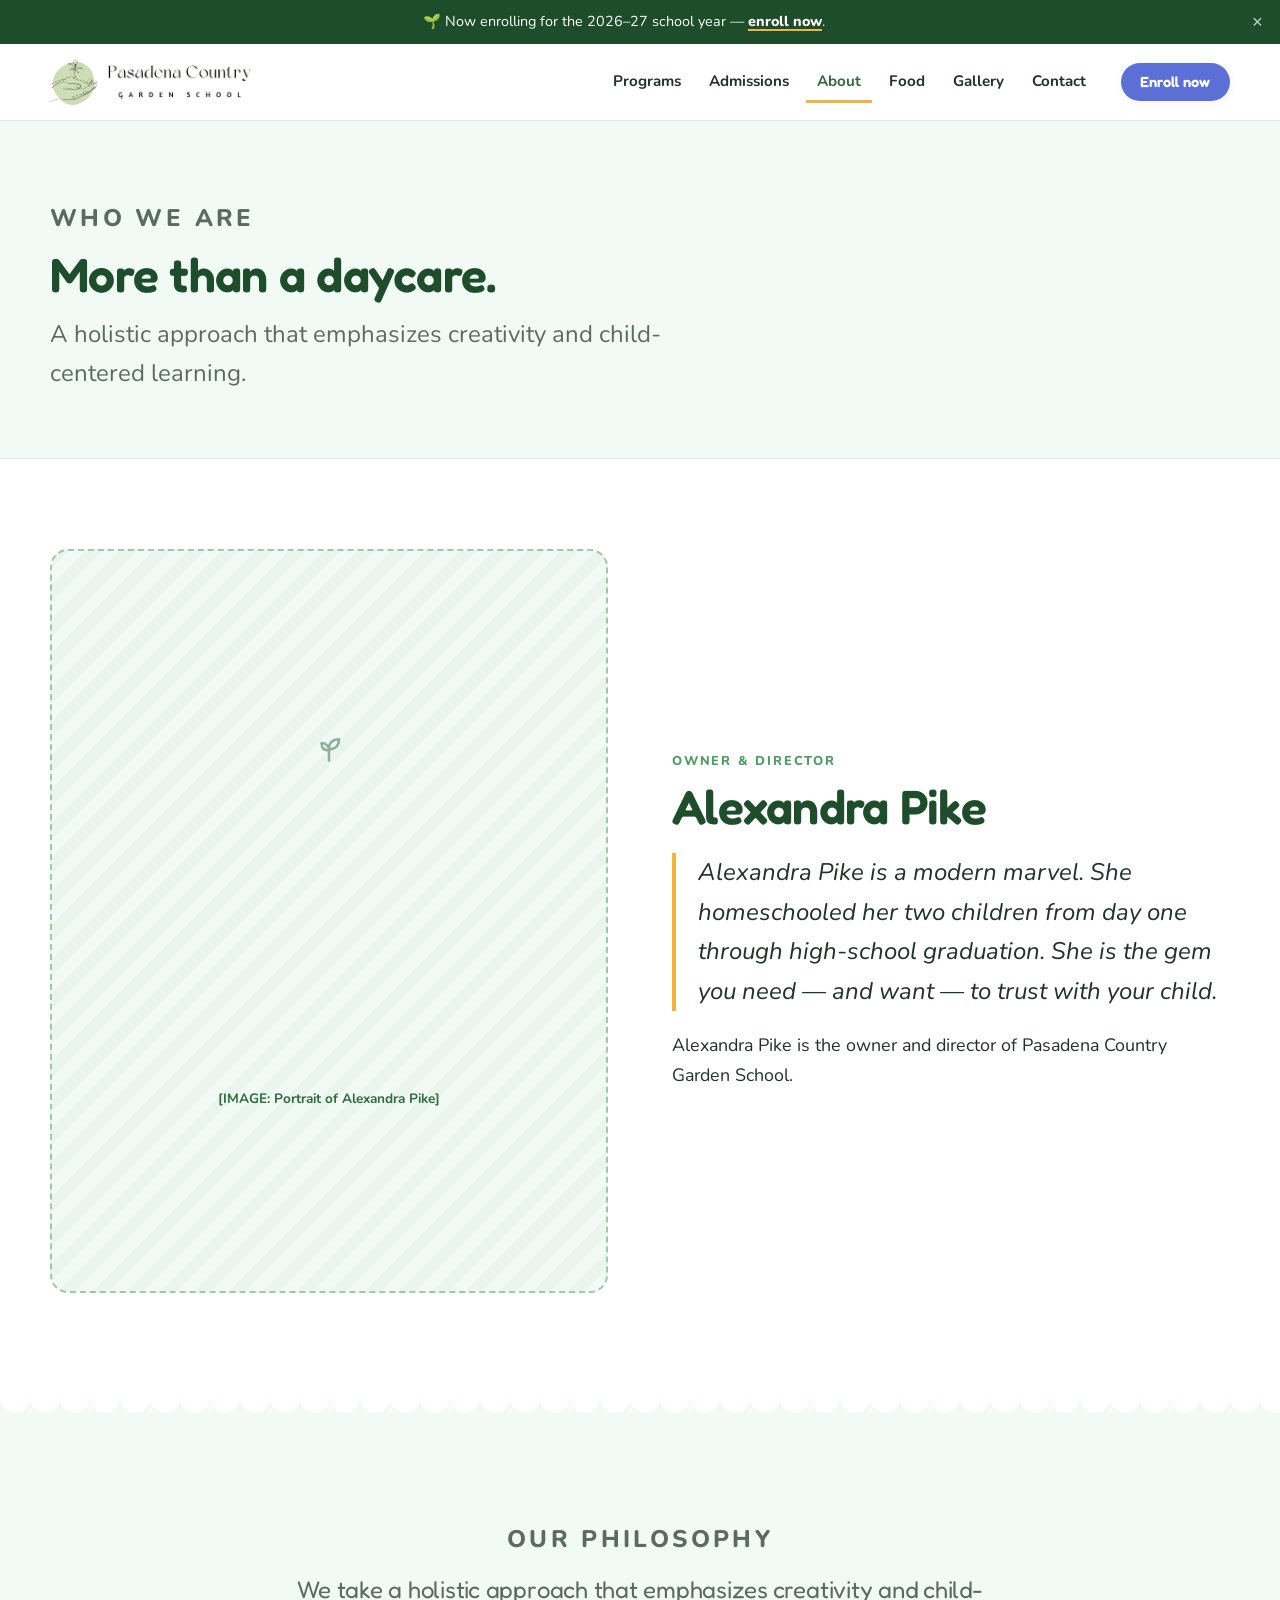
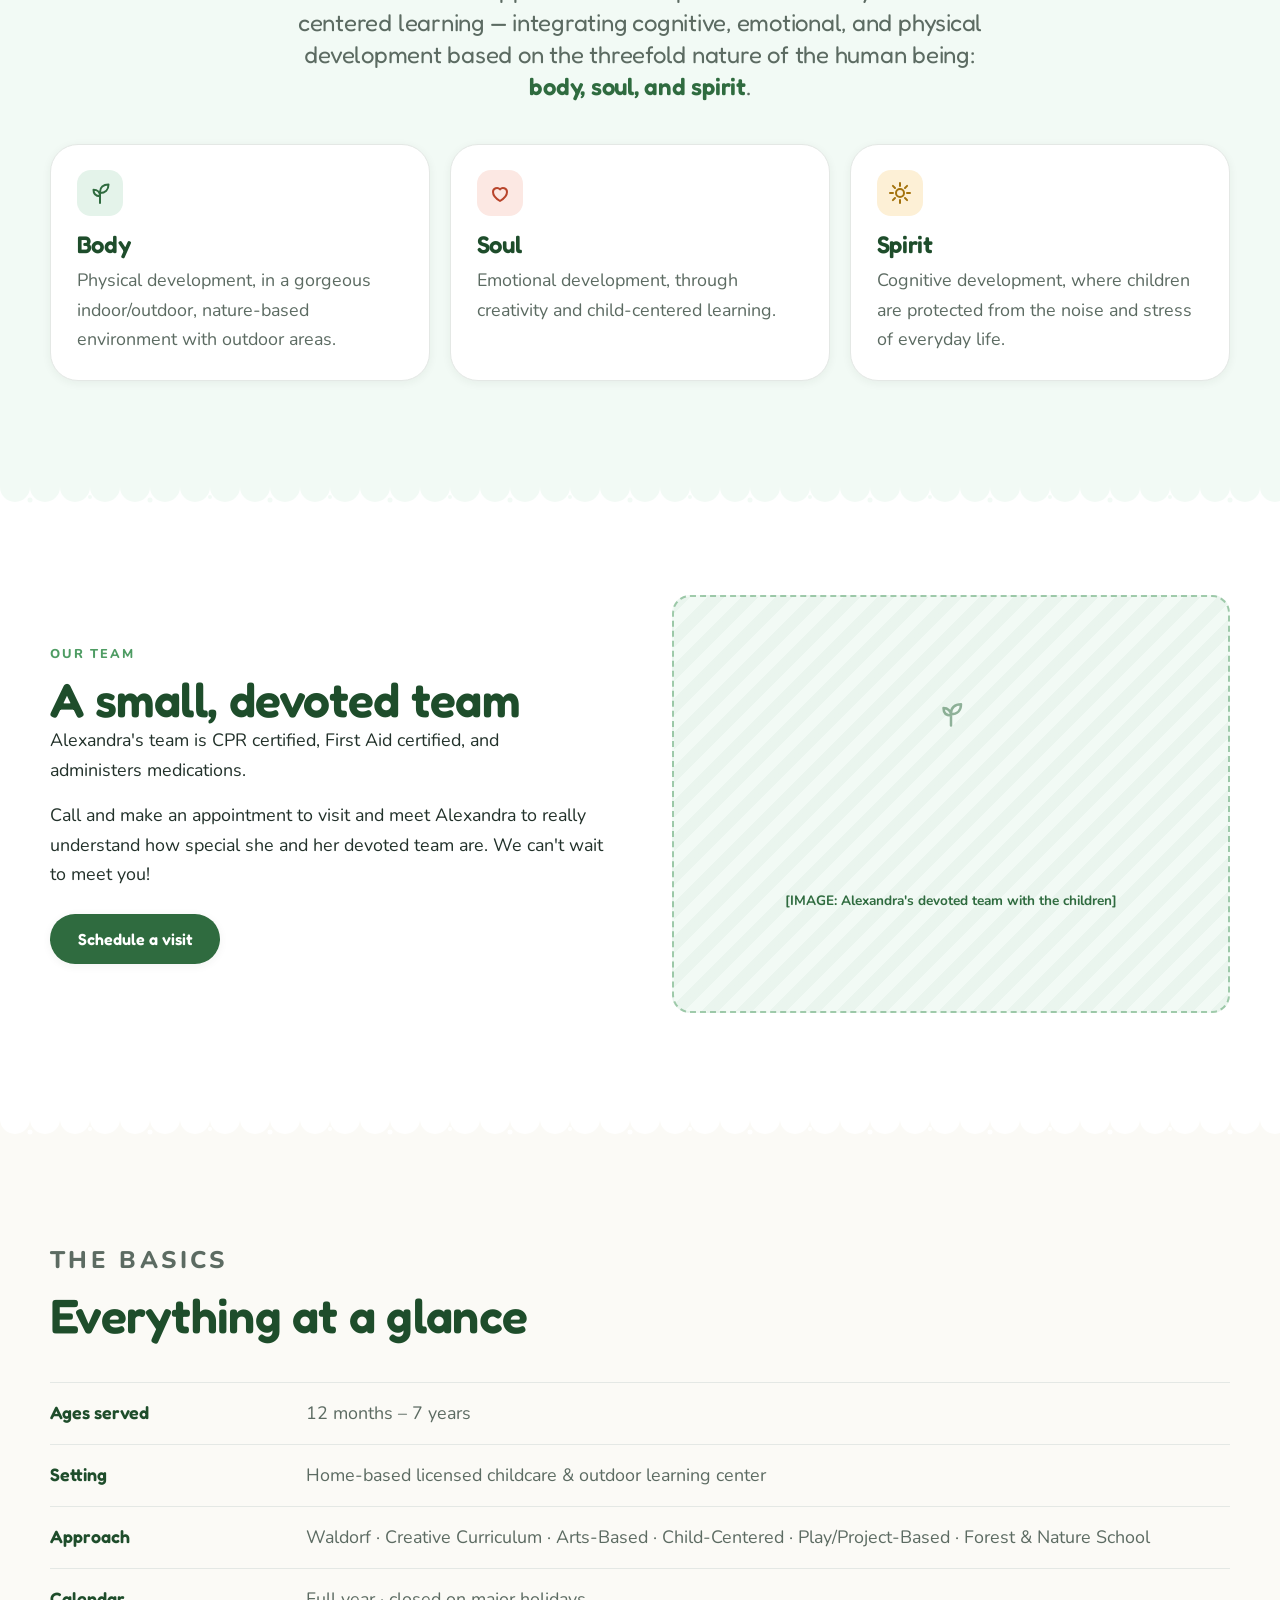
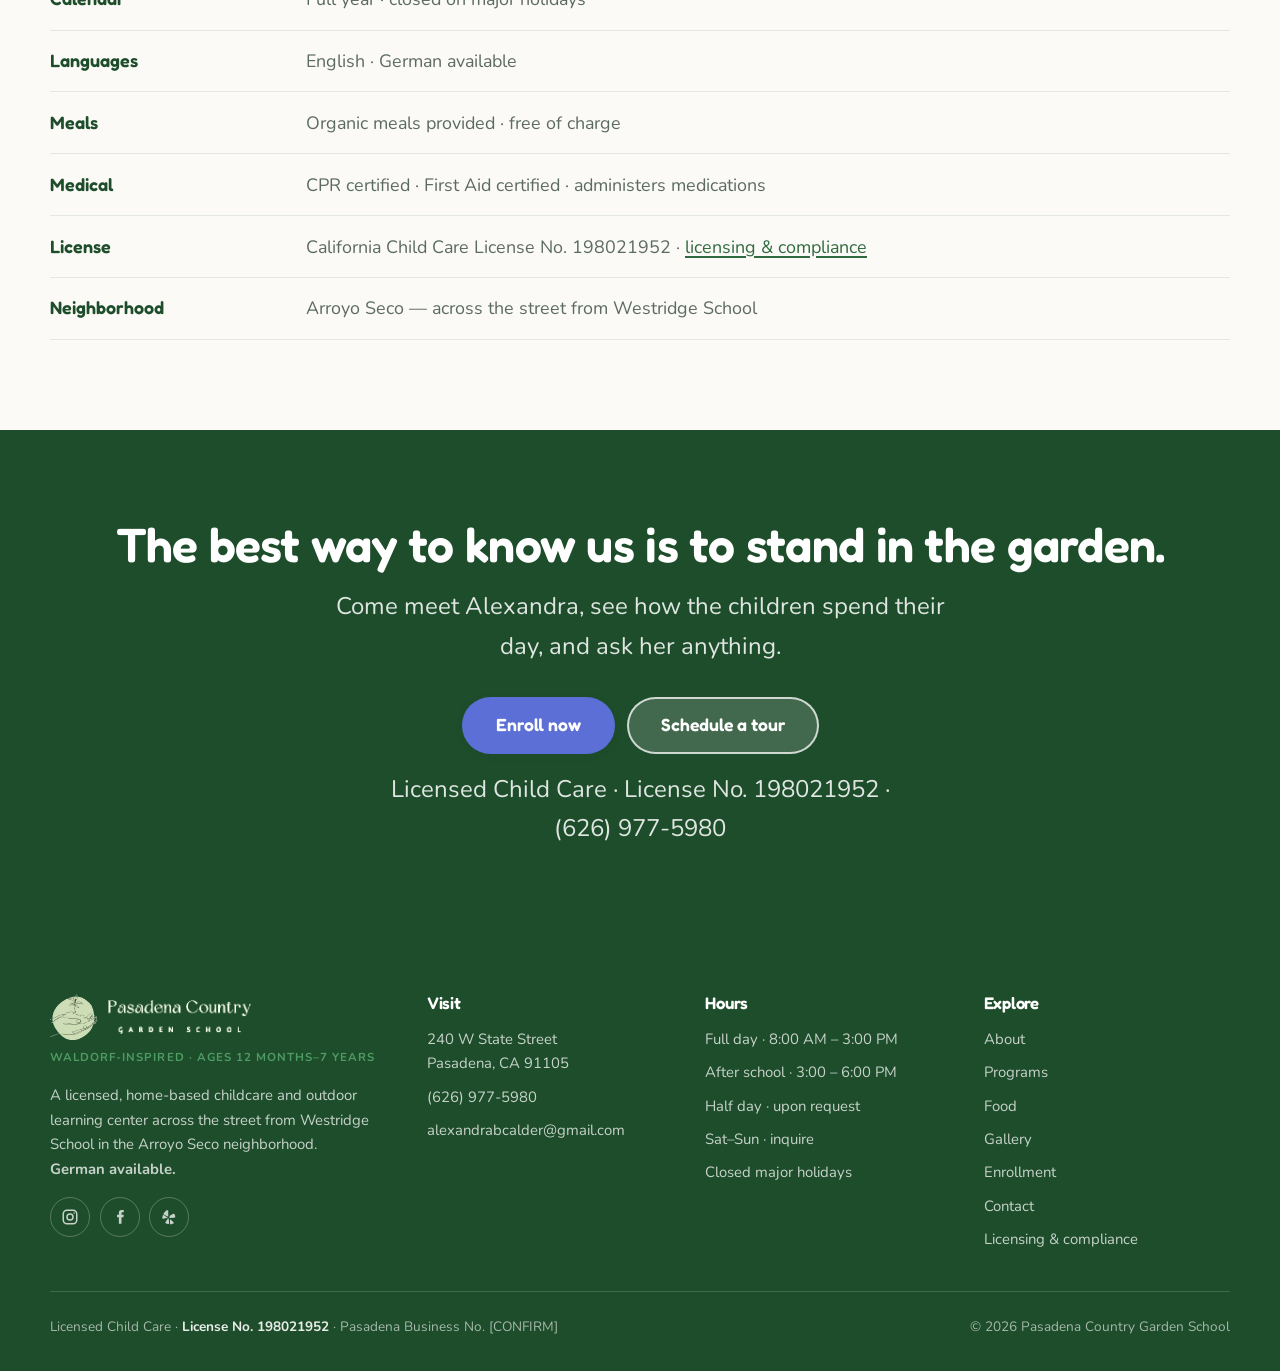
==== commit e91b8d3a: "Restore the client's own copy; remove invented claims The copy had drifted into abstraction and, wor" ====
--- a/about.html
+++ b/about.html
@@ -65,7 +65,7 @@
     <div class="wrap">
       <p class="pagehead__eyebrow">Who we are</p>
       <h1>More than a daycare.</h1>
-      <p>A holistic approach to childhood, built by someone who spent twenty years living it.</p>
+      <p>A holistic approach that emphasizes creativity and child-centered learning.</p>
     </div>
   </section>
 
@@ -80,8 +80,7 @@
           <p class="eyebrow">Owner &amp; Director</p>
           <h2>Alexandra Pike</h2>
           <blockquote class="pull" style="margin-top:1.25rem">Alexandra Pike is a modern marvel. She homeschooled her two children from day one through high-school graduation. She is the gem you need — and want — to trust with your child.</blockquote>
-          <p style="margin-top:1.25rem">Not one year. Not a grade or two. From day one through graduation — every lesson, every scraped knee, every long afternoon. Twenty years of teaching her own children taught her what a child actually needs, and it turned out to be simple: time, attention, real food, fresh air, and something to make with their hands.</p>
-          <p>Pasadena Country Garden School is what she built with that knowledge. German is spoken here. The garden is real. And every child is known by name.</p>
+          <p style="margin-top:1.25rem">Alexandra Pike is the owner and director of Pasadena Country Garden School.</p>
         </div>
       </div>
     </div>
@@ -99,17 +98,17 @@
         <article class="card">
           <div class="card__icon"><svg viewBox="0 0 24 24" fill="none" stroke="currentColor" stroke-width="2" stroke-linecap="round" stroke-linejoin="round" aria-hidden="true"><path d="M12 22V11"/><path d="M12 11c0-4.4 3.2-7.5 8.5-7.5 0 5.3-3.2 8.5-8.5 8.5Z"/><path d="M12 15c0-3.6-2.6-6.2-6.5-6.2 0 4.1 2.6 6.4 6.5 6.4Z"/></svg></div>
           <h3>Body</h3>
-          <p>Children are outside, moving, digging, climbing, and carrying. Real work with real weight, and real food to fuel it.</p>
+          <p>Physical development, in a gorgeous indoor/outdoor, nature-based environment with outdoor areas.</p>
         </article>
         <article class="card">
           <div class="card__icon card__icon--coral"><svg viewBox="0 0 24 24" fill="none" stroke="currentColor" stroke-width="2" stroke-linecap="round" stroke-linejoin="round" aria-hidden="true"><path d="M12 20s-7-4.2-7-9a4 4 0 0 1 7-2.6A4 4 0 0 1 19 11c0 4.8-7 9-7 9Z"/></svg></div>
           <h3>Soul</h3>
-          <p>Feeling has a place in the day — story, song, watercolor, and the patience to sit with a child who is having a hard morning.</p>
+          <p>Emotional development, through creativity and child-centered learning.</p>
         </article>
         <article class="card">
           <div class="card__icon card__icon--sun"><svg viewBox="0 0 24 24" fill="none" stroke="currentColor" stroke-width="2" stroke-linecap="round" stroke-linejoin="round" aria-hidden="true"><circle cx="12" cy="12" r="4"/><path d="M12 2v3M12 19v3M2 12h3M19 12h3M4.9 4.9 7 7M17 17l2.1 2.1M19.1 4.9 17 7M7 17l-2.1 2.1"/></svg></div>
           <h3>Spirit</h3>
-          <p>Wonder is protected here. Children are shielded from the noise and stress of everyday life so that curiosity has room to breathe.</p>
+          <p>Cognitive development, where children are protected from the noise and stress of everyday life.</p>
         </article>
       </div>
     </div>
@@ -127,7 +126,7 @@
         <div class="split__body" data-reveal>
           <p class="eyebrow">Our team</p>
           <h2>A small, devoted team</h2>
-          <p>Alexandra's team is CPR and First Aid certified, trained to administer medications, and — more to the point — genuinely fond of your child. In a home-based setting there is nowhere to hide and no one to hide behind. That's the whole idea.</p>
+          <p>Alexandra's team is CPR certified, First Aid certified, and administers medications.</p>
           <p>Call and make an appointment to visit and meet Alexandra to really understand how special she and her devoted team are. We can't wait to meet you!</p>
           <a class="btn btn--green" href="contact.html">Schedule a visit</a>
         </div>
--- a/assets/css/styles.css
+++ b/assets/css/styles.css
@@ -326,9 +326,10 @@
   padding-block: clamp(2.5rem, 5vw, 4.5rem);
 }
 .hero__body { max-width: 34rem; }
-/* Slightly under --step-4: at full size the headline broke to four ragged
-   lines in this narrower column. */
-.hero h1 { color: var(--green-900); font-size: clamp(2rem, 1.4rem + 2.5vw, 3.4rem); }
+/* Sized to the real headline, not the other way round: the school's promise
+   runs ~100 characters, and at display size it stacked to six lines and shoved
+   the CTAs under the fold. This keeps it to four. */
+.hero h1 { color: var(--green-900); font-size: clamp(1.7rem, 1.1rem + 1.9vw, 2.5rem); }
 .hero__sub {
   font-size: var(--step-1);
   margin-top: 1rem;
@@ -383,7 +384,7 @@
    of this hero. Tighten the type and let the two buttons sit side by side. */
 @media (max-width: 560px) {
   .hero__inner { padding-block: 1.75rem 2rem; }
-  .hero h1 { font-size: clamp(1.9rem, 8vw, 2.4rem); }
+  .hero h1 { font-size: clamp(1.45rem, 6.2vw, 1.95rem); }
   .hero__sub { font-size: 1rem; margin-top: 0.7rem; line-height: 1.5; }
   .hero__eyebrow { font-size: 0.76rem; margin-bottom: 0.75rem; }
   .hero__cta { margin-top: 1.2rem; gap: 0.6rem; }
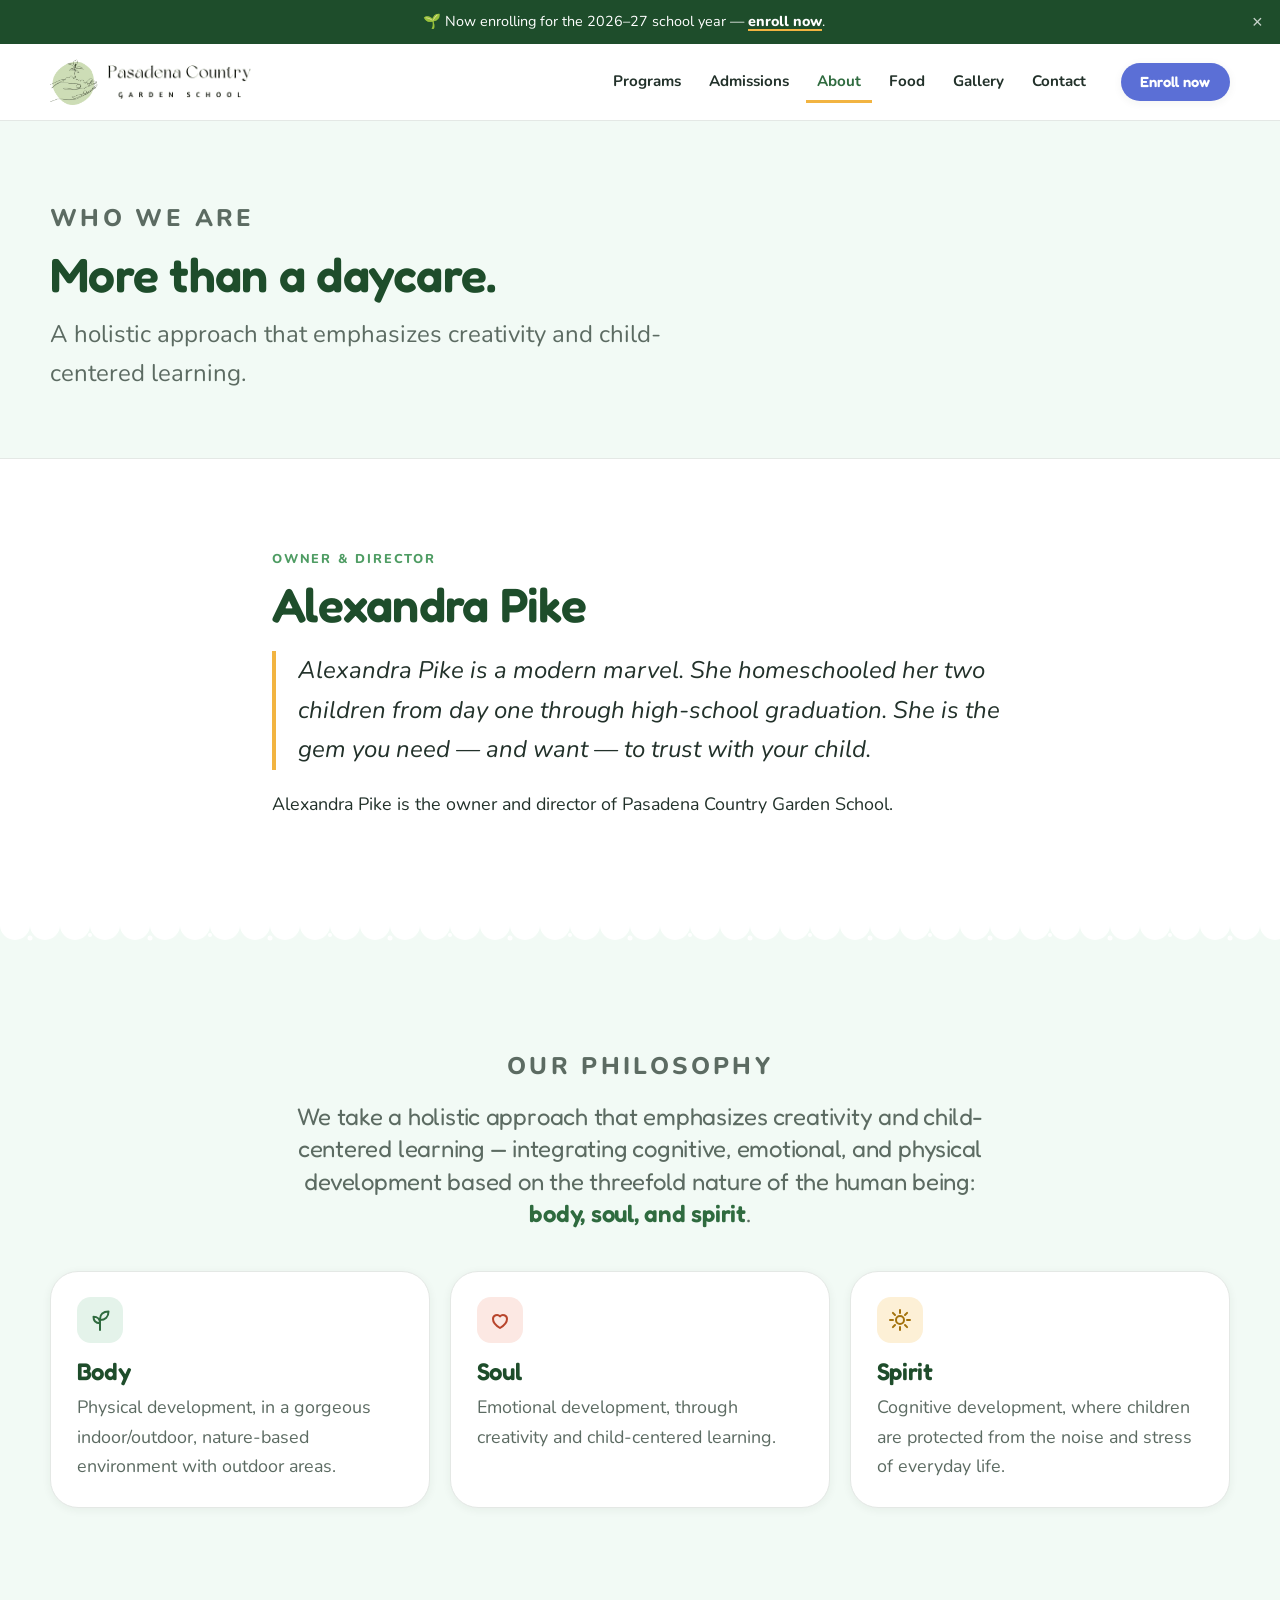
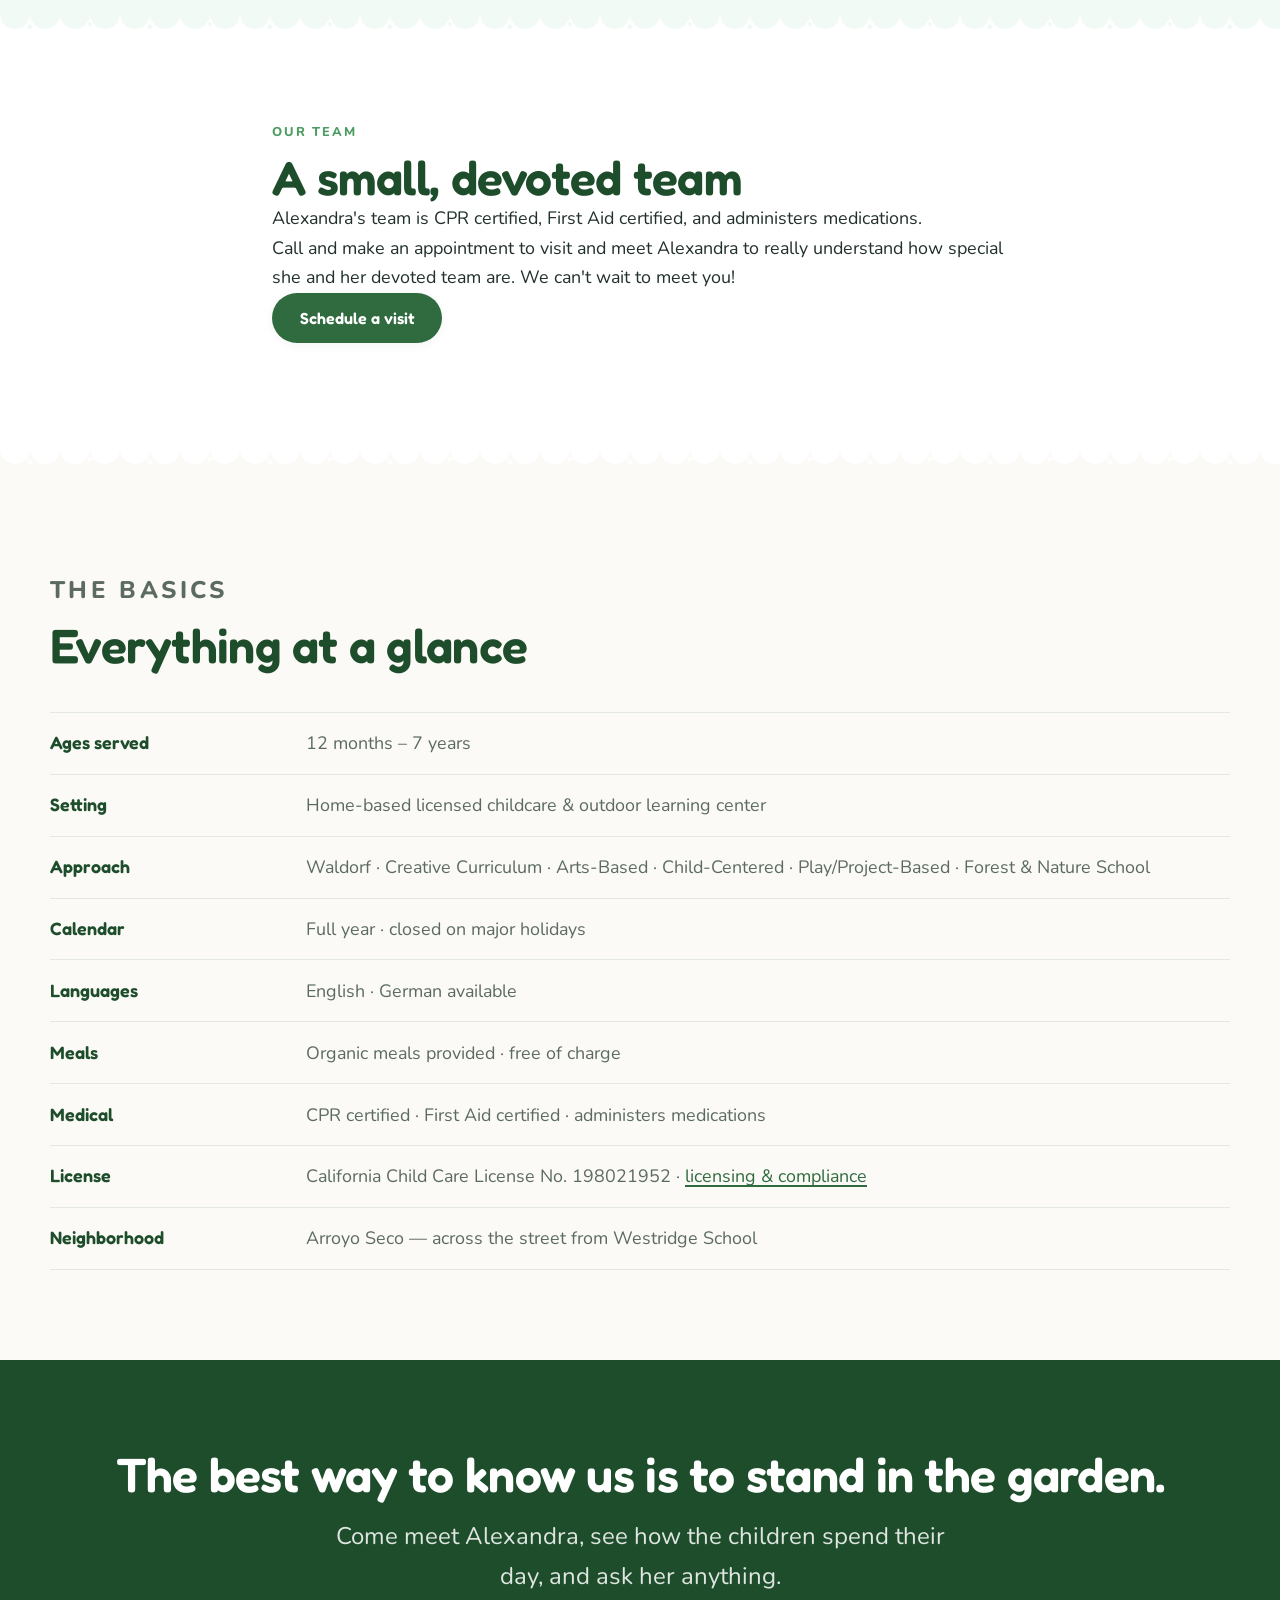
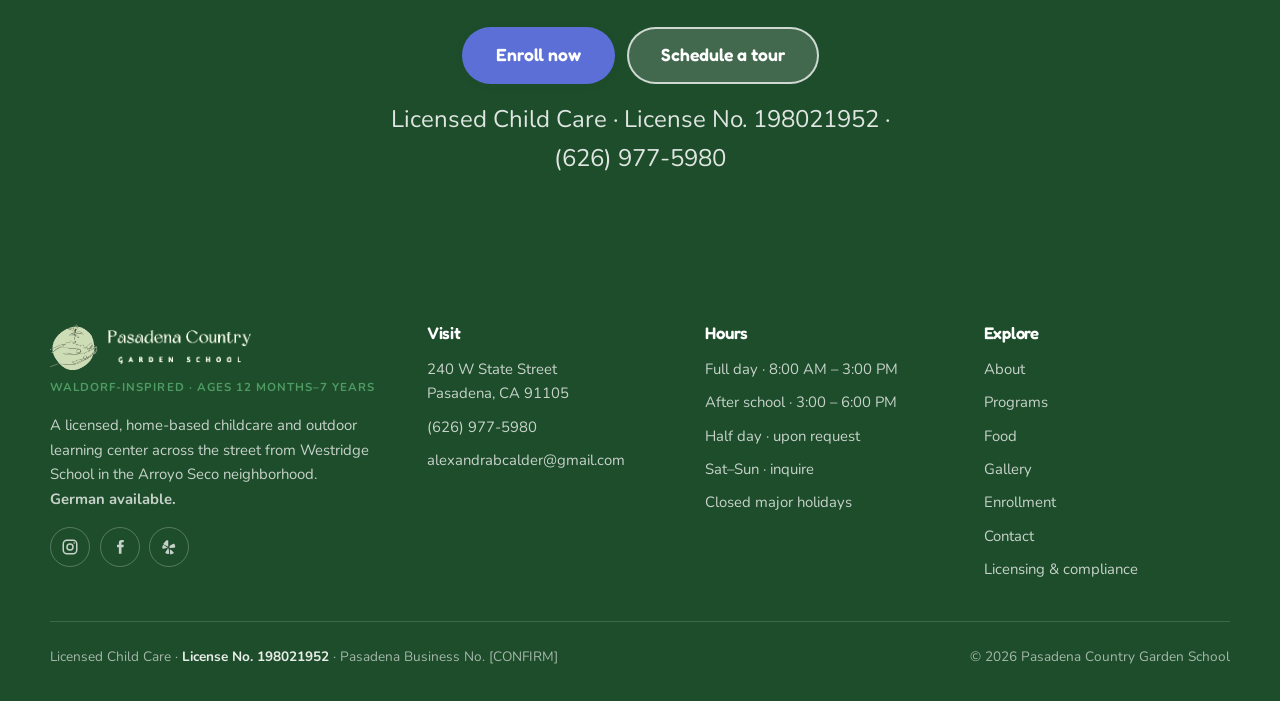
==== commit cda2e1fc: "Remove the Alexandra photo placeholders No photos of Alexandra exist yet, so the four placeholder bo" ====
--- a/about.html
+++ b/about.html
@@ -16,7 +16,7 @@
 <link rel="preconnect" href="https://fonts.googleapis.com">
 <link rel="preconnect" href="https://fonts.gstatic.com" crossorigin>
 <link href="https://fonts.googleapis.com/css2?family=Fredoka:wght@400;500;600&family=Nunito:ital,wght@0,400;0,700;0,800;1,400&display=swap" rel="stylesheet">
-<link rel="stylesheet" href="assets/css/styles.css">
+<link rel="stylesheet" href="assets/css/styles.css?v=3afdb4c7">
 <!-- Scroll reveals are gated on this class, so content stays visible if JS never runs. -->
 <script>document.documentElement.classList.add("js");</script>
 </head>
@@ -71,12 +71,8 @@
 
   <section class="section">
     <div class="wrap">
-      <div class="split">
-        <div class="split__media" data-reveal>
-          <!-- [IMAGE: Portrait of Alexandra Pike, 3:4] -->
-          <div class="ph ph--3x4">[IMAGE: Portrait of Alexandra Pike]</div>
-        </div>
-        <div class="split__body" data-reveal>
+      <div class="narrow">
+        <div data-reveal>
           <p class="eyebrow">Owner &amp; Director</p>
           <h2>Alexandra Pike</h2>
           <blockquote class="pull" style="margin-top:1.25rem">Alexandra Pike is a modern marvel. She homeschooled her two children from day one through high-school graduation. She is the gem you need — and want — to trust with your child.</blockquote>
@@ -118,12 +114,8 @@
 
   <section class="section">
     <div class="wrap">
-      <div class="split split--media-right">
-        <div class="split__media" data-reveal>
-          <!-- [IMAGE: The team with the children, or the garden classroom] -->
-          <div class="ph ph--4x3">[IMAGE: Alexandra's devoted team with the children]</div>
-        </div>
-        <div class="split__body" data-reveal>
+      <div class="narrow">
+        <div data-reveal>
           <p class="eyebrow">Our team</p>
           <h2>A small, devoted team</h2>
           <p>Alexandra's team is CPR certified, First Aid certified, and administers medications.</p>
@@ -239,6 +231,6 @@
   <a class="btn btn--primary" href="https://schools.mybrightwheel.com/forms/53537db1-8987-4338-88eb-092476c12521/self-service" target="_blank" rel="noopener">Enroll now</a>
 </div>
 
-<script src="assets/js/main.js" defer></script>
+<script src="assets/js/main.js?v=b75c494d" defer></script>
 </body>
 </html>
--- a/assets/css/styles.css
+++ b/assets/css/styles.css
@@ -315,7 +315,15 @@
    shows it whole. Light ground, dark type: the photo supplies the colour.    */
 .hero {
   position: relative;
-  background: var(--green-050);
+  /* Garden green, the brand colour, carrying the full hero. The photo's yellow
+     shirts and the sun-yellow eyebrow pop against it, and it gets back to the
+     big bold white headline the brief asked for — which the earlier near-white
+     mint (#f2faf5) couldn't support. White on --green-700 is 6.4:1, so the
+     headline and subhead both clear AA. */
+  /* Vertical, not angled: the garden-row divider below paints a flat
+     --green-900, and an angled gradient doesn't reach its end colour evenly
+     across the bottom edge — which leaves a visible seam against it. */
+  background: linear-gradient(180deg, var(--green-700) 0%, var(--green-900) 100%);
   overflow: hidden;
 }
 .hero__inner {
@@ -329,11 +337,11 @@
 /* Sized to the real headline, not the other way round: the school's promise
    runs ~100 characters, and at display size it stacked to six lines and shoved
    the CTAs under the fold. This keeps it to four. */
-.hero h1 { color: var(--green-900); font-size: clamp(1.7rem, 1.1rem + 1.9vw, 2.5rem); }
+.hero h1 { color: #fff; font-size: clamp(1.7rem, 1.1rem + 1.9vw, 2.5rem); }
 .hero__sub {
   font-size: var(--step-1);
   margin-top: 1rem;
-  color: var(--muted);
+  color: rgba(255, 255, 255, 0.92);
   max-width: 34rem;
 }
 
@@ -579,8 +587,13 @@
   color: var(--ink);
 }
 
+/* A readable column for sections that have no photo beside them — full-width
+   body text at 1180px is far past a comfortable measure. */
+.narrow { max-width: 46rem; margin-inline: auto; }
+
 /* Trust badges */
 .trust { display: flex; flex-wrap: wrap; gap: 0.6rem; }
+.trust--center { justify-content: center; }
 .badge {
   display: inline-flex;
   align-items: center;
